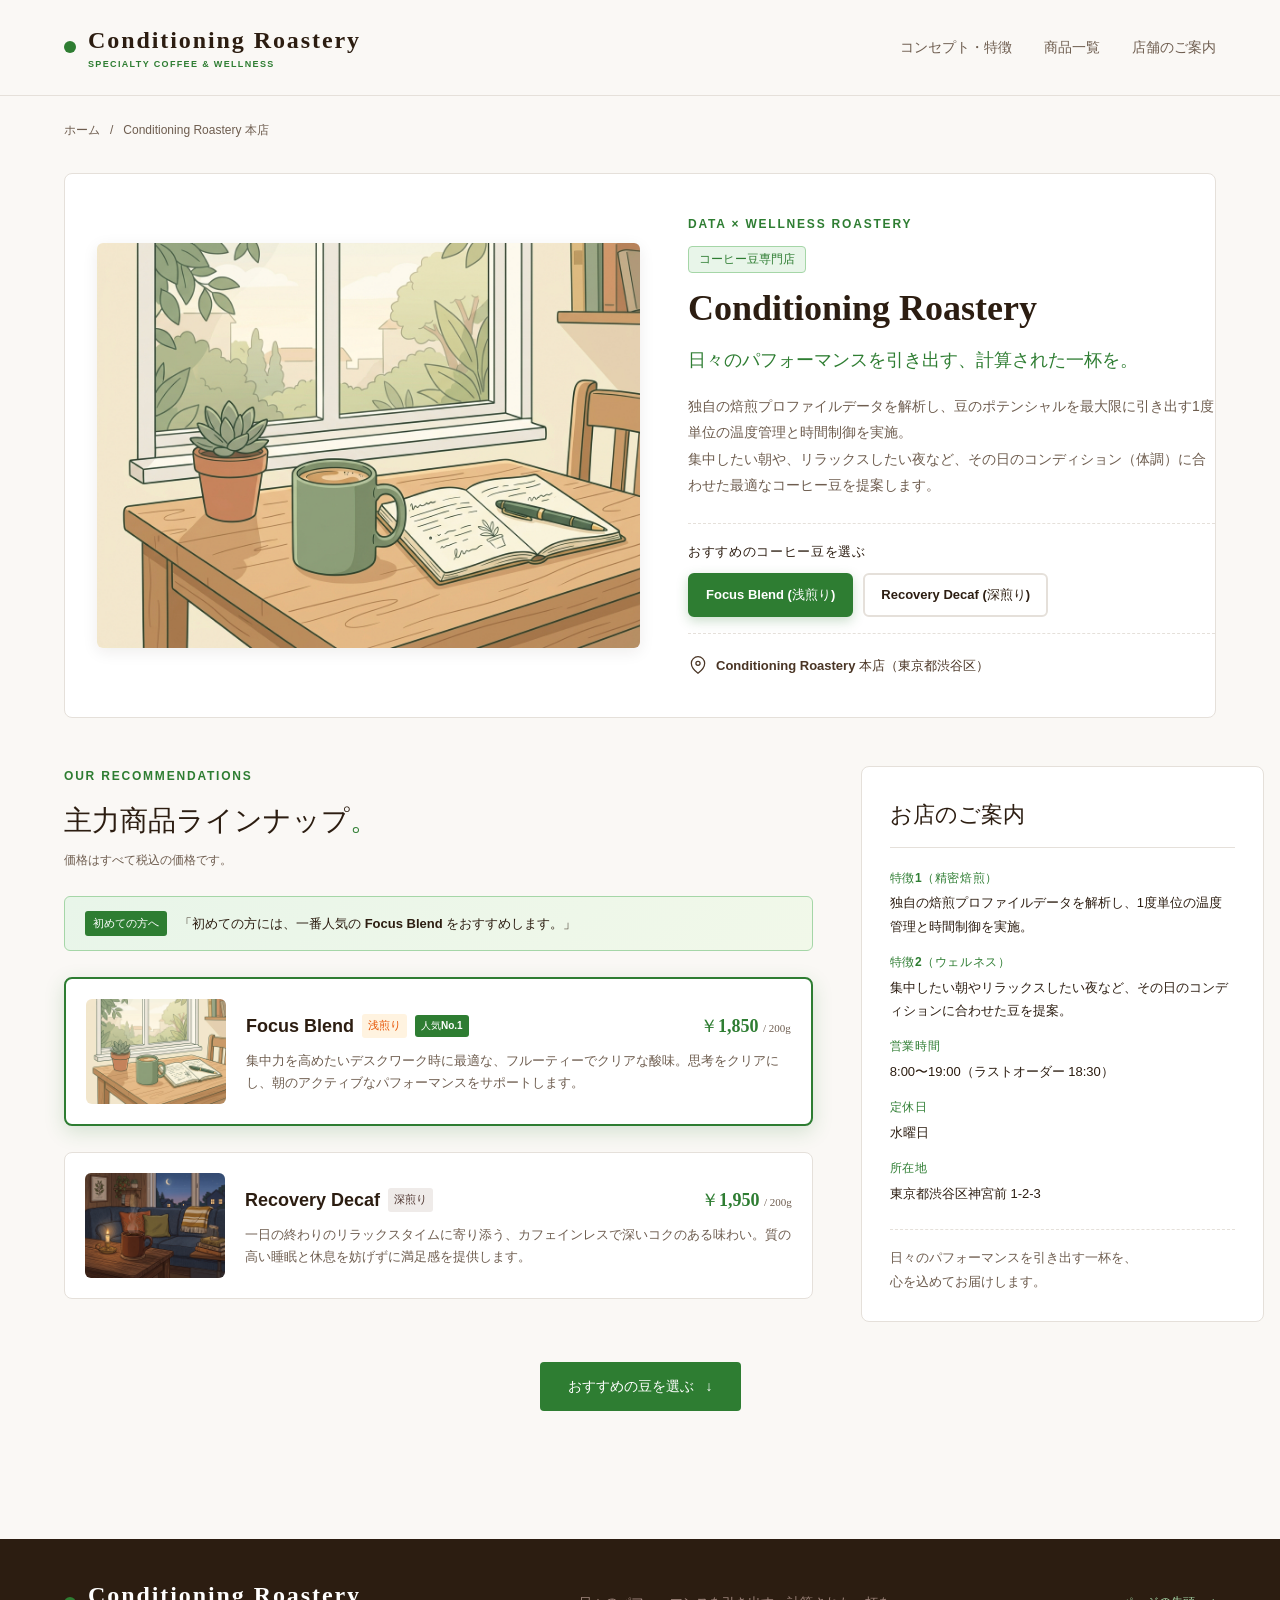
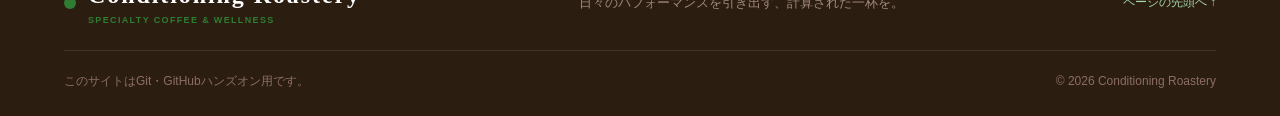
==== index.html @ 557875e1 "コーヒー豆専門店のベース画面作成と商品選択機能の実装" ====
<!doctype html>
<html lang="ja">
  <head>
    <meta charset="UTF-8" />
    <meta name="viewport" content="width=device-width, initial-scale=1.0" />
    <meta name="theme-color" content="#FAF8F5" />
    <meta name="description" content="Conditioning Roastery（コンディショニング・ロースタリー）は、独自の焙煎プロファイルデータ解析と心身のウェルネス提案を行うスペシャルティコーヒー専門店です。" />
    <title>Conditioning Roastery｜日々のパフォーマンスを引き出す、計算された一杯を。</title>
    <link rel="icon" type="image/svg+xml" href="./favicon.svg" />
    <link rel="stylesheet" href="./css/style.css" />
  </head>
  <body>
    <a class="skip-link" href="#main">本文へスキップ</a>
    <header class="site-header">
      <a class="brand" href="./index.html" aria-label="Conditioning Roastery トップページ">
        <span class="brand-dot"></span>
        <span>Conditioning Roastery<small>SPECIALTY COFFEE & WELLNESS</small></span>
      </a>
      <nav aria-label="メインナビゲーション">
        <a href="#about">コンセプト・特徴</a>
        <a href="#products">商品一覧</a>
        <a href="#info">店舗のご案内</a>
      </nav>
    </header>

    <main id="main" class="detail-main section-container">
      <nav class="breadcrumbs" aria-label="パンくずリスト">
        <a href="./index.html">ホーム</a>
        <span aria-hidden="true">/</span>
        <span aria-current="page">Conditioning Roastery 本店</span>
      </nav>
      <article>
        <!-- Detail Hero Section -->
        <div class="detail-hero" id="about">
          <div class="detail-image">
            <img id="main-visual" src="images/focus_blend.png" alt="Conditioning Roastery メインビジュアル" width="800" height="560" />
          </div>
          <div class="detail-intro">
            <p class="section-kicker">DATA × WELLNESS ROASTERY</p>
            <span class="category-label">コーヒー豆専門店</span>
            <h1>Conditioning Roastery</h1>
            <p class="detail-tagline">日々のパフォーマンスを引き出す、計算された一杯を。</p>
            <p class="detail-description">
              独自の焙煎プロファイルデータを解析し、豆のポテンシャルを最大限に引き出す1度単位の温度管理と時間制御を実施。<br />
              集中したい朝や、リラックスしたい夜など、その日のコンディション（体調）に合わせた最適なコーヒー豆を提案します。
            </p>

            <!-- Interactive Coffee Bean Selector Section -->
            <div class="bean-selector-section">
              <h3 class="selector-title">おすすめのコーヒー豆を選ぶ</h3>
              <div class="selector-buttons">
                <button type="button" class="selector-btn active" data-img="images/focus_blend.png" data-alt="Focus Blend (浅煎り) - 朝の集中">
                  Focus Blend (浅煎り)
                </button>
                <button type="button" class="selector-btn" data-img="images/recovery_decaf.png" data-alt="Recovery Decaf (深煎り) - 夜のリラックス">
                  Recovery Decaf (深煎り)
                </button>
              </div>
            </div>

            <p class="detail-location">
              <svg width="20" height="20" viewBox="0 0 24 24" fill="none" stroke="currentColor" stroke-width="1.5" aria-hidden="true">
                <path d="M20 10c0 6-8 12-8 12S4 16 4 10a8 8 0 1 1 16 0Z" />
                <circle cx="12" cy="10" r="2.5" />
              </svg>
              <span>Conditioning Roastery 本店（東京都渋谷区）</span>
            </p>
          </div>
        </div>

        <!-- Detail Columns Section (Products & Shop Info) -->
        <div class="detail-columns">
          <!-- Left Column: Products Section -->
          <section class="products-section" id="products" aria-labelledby="products-heading">
            <p class="section-kicker">OUR RECOMMENDATIONS</p>
            <h2 id="products-heading">主力商品ラインナップ<span class="heading-dot" aria-hidden="true">。</span></h2>
            <p class="price-note">価格はすべて税込の価格です。</p>

            <!-- Nudge & Framing Banner -->
            <div class="nudge-banner">
              <span class="nudge-badge">初めての方へ</span>
              <p>「初めての方には、一番人気の <strong>Focus Blend</strong> をおすすめします。」</p>
            </div>

            <!-- Products List -->
            <ul class="products-list">
              <!-- Product 1: Focus Blend (Framing Highlighted / Selected) -->
              <li class="product-item selected-card" data-img="images/focus_blend.png" data-alt="Focus Blend (浅煎り) - 朝の集中">
                <div class="product-image-container">
                  <img src="images/focus_blend.png" alt="Focus Blend (浅煎り)" />
                </div>
                <div class="product-details">
                  <div class="product-heading">
                    <h3>
                      Focus Blend 
                      <span class="roast-badge roast-light">浅煎り</span> 
                      <span class="recommend-chip">人気No.1</span>
                    </h3>
                    <span class="product-price">￥1,850 <small>/ 200g</small></span>
                  </div>
                  <p>集中力を高めたいデスクワーク時に最適な、フルーティーでクリアな酸味。思考をクリアにし、朝のアクティブなパフォーマンスをサポートします。</p>
                </div>
              </li>

              <!-- Product 2: Recovery Decaf -->
              <li class="product-item" data-img="images/recovery_decaf.png" data-alt="Recovery Decaf (深煎り) - 夜のリラックス">
                <div class="product-image-container">
                  <img src="images/recovery_decaf.png" alt="Recovery Decaf (深煎り)" />
                </div>
                <div class="product-details">
                  <div class="product-heading">
                    <h3>
                      Recovery Decaf 
                      <span class="roast-badge roast-dark">深煎り</span>
                    </h3>
                    <span class="product-price">￥1,950 <small>/ 200g</small></span>
                  </div>
                  <p>一日の終わりのリラックスタイムに寄り添う、カフェインレスで深いコクのある味わい。質の高い睡眠と休息を妨げずに満足感を提供します。</p>
                </div>
              </li>
            </ul>
          </section>

          <!-- Right Column: Shop Info Section -->
          <section class="shop-info" id="info" aria-labelledby="info-heading">
            <h2 id="info-heading">お店のご案内</h2>
            <dl>
              <div>
                <dt>特徴1（精密焙煎）</dt>
                <dd>独自の焙煎プロファイルデータを解析し、1度単位の温度管理と時間制御を実施。</dd>
              </div>
              <div>
                <dt>特徴2（ウェルネス）</dt>
                <dd>集中したい朝やリラックスしたい夜など、その日のコンディションに合わせた豆を提案。</dd>
              </div>
              <div>
                <dt>営業時間</dt>
                <dd>8:00〜19:00（ラストオーダー 18:30）</dd>
              </div>
              <div>
                <dt>定休日</dt>
                <dd>水曜日</dd>
              </div>
              <div>
                <dt>所在地</dt>
                <dd>東京都渋谷区神宮前 1-2-3</dd>
              </div>
            </dl>
            <p>日々のパフォーマンスを引き出す一杯を、<br />心を込めてお届けします。</p>
          </section>
        </div>
      </article>

      <div class="detail-back">
        <a class="button button-primary" href="#products">
          おすすめの豆を選ぶ <span aria-hidden="true">↓</span>
        </a>
      </div>
    </main>

    <footer class="site-footer">
      <div class="footer-top">
        <a class="brand" href="./index.html">
          <span class="brand-dot"></span>
          <span>Conditioning Roastery<small>SPECIALTY COFFEE & WELLNESS</small></span>
        </a>
        <p>日々のパフォーマンスを引き出す、計算された一杯を。</p>
        <a class="back-top" href="#main">ページの先頭へ <span aria-hidden="true">↑</span></a>
      </div>
      <div class="footer-bottom">
        <p>このサイトはGit・GitHubハンズオン用です。</p>
        <span>© 2026 Conditioning Roastery</span>
      </div>
    </footer>

    <!-- Interactive Bean & Card Switcher Script -->
    <script>
      document.addEventListener('DOMContentLoaded', () => {
        const mainVisual = document.getElementById('main-visual');
        const selectorBtns = document.querySelectorAll('.selector-btn');
        const productCards = document.querySelectorAll('.product-item');

        function updateSelection(index) {
          const targetBtn = selectorBtns[index];
          const targetCard = productCards[index];
          if (!targetBtn || !targetCard) return;

          const newImgSrc = targetBtn.getAttribute('data-img');
          const newAlt = targetBtn.getAttribute('data-alt');

          // Update main visual image with smooth fade transition
          if (mainVisual && newImgSrc) {
            mainVisual.style.opacity = '0.3';
            setTimeout(() => {
              mainVisual.src = newImgSrc;
              if (newAlt) mainVisual.alt = newAlt;
              mainVisual.style.opacity = '1';
            }, 150);
          }

          // Update selector buttons active state (.active)
          selectorBtns.forEach((btn, i) => {
            btn.classList.toggle('active', i === index);
          });

          // Update product cards selected state (.selected-card)
          productCards.forEach((card, i) => {
            card.classList.toggle('selected-card', i === index);
          });
        }

        // Add click events to selector buttons
        selectorBtns.forEach((btn, index) => {
          btn.addEventListener('click', () => updateSelection(index));
        });

        // Add click events to product cards
        productCards.forEach((card, index) => {
          card.addEventListener('click', () => updateSelection(index));
        });
      });
    </script>
  </body>
</html>
---- css/style.css ----
/* ==========================================================================
   Conditioning Roastery - Style Sheet
   Based on komorebi-kissa.html layout & HTML structure
   Color Palette: White & Calm Brown Base, Natural Green Accent
   ========================================================================== */

:root {
  --paper: #FAF8F5;
  --white: #FFFFFF;
  --ink: #2C1D11;
  --muted: #6E5D4F;
  --brown-primary: #4A3525;
  --brown-dark: #2C1D11;
  --brown-soft: #D7CCC8;
  
  --green-accent: #2E7D32;
  --green-hover: #1B5E20;
  --green-light: #E8F5E9;
  --green-border: #A5D6A7;
  
  --line: #E5E0DA;
  --serif: "Times New Roman", "YuMincho", "Hiragino Mincho ProN", serif;
  --sans: "Helvetica Neue", Arial, "Hiragino Kaku Gothic ProN", "Hiragino Sans", Meiryo, sans-serif;

  color: var(--ink);
  background: var(--paper);
  font-family: var(--sans);
  font-synthesis: none;
  line-height: 1.8;
  font-weight: 400;
  scroll-behavior: smooth;
  scroll-padding-top: 24px;
}

* {
  box-sizing: border-box;
}

body {
  margin: 0;
  background-color: var(--paper);
  color: var(--ink);
}

button, input {
  font: inherit;
}

button {
  cursor: pointer;
  color: inherit;
}

a {
  color: inherit;
  text-decoration: none;
}

img {
  display: block;
  max-width: 100%;
}

svg {
  flex-shrink: 0;
}

h1, h2, h3, p {
  margin: 0;
}

.skip-link {
  position: fixed;
  left: 16px;
  top: -100px;
  z-index: 10;
  padding: 10px 20px;
  background: var(--brown-dark);
  color: white;
}

.skip-link:focus {
  top: 12px;
}

/* Header */
.site-header {
  max-width: 1280px;
  padding: 24px 5%;
  margin: auto;
  display: flex;
  align-items: center;
  justify-content: space-between;
  gap: 32px;
  border-bottom: 1px solid var(--line);
}

.brand {
  display: inline-flex;
  gap: 12px;
  align-items: center;
  flex-shrink: 0;
}

.brand > span {
  font-family: var(--serif);
  font-size: 24px;
  font-weight: 700;
  line-height: 1.35;
  letter-spacing: 0.08em;
  color: var(--brown-dark);
}

.brand small {
  display: block;
  font-family: var(--sans);
  font-size: 9px;
  font-weight: 600;
  letter-spacing: 0.15em;
  color: var(--green-accent);
  margin-top: 2px;
}

.brand-dot {
  width: 12px;
  height: 12px;
  background-color: var(--green-accent);
  border-radius: 50%;
  display: inline-block;
}

.site-header nav {
  display: flex;
  gap: 32px;
  font-size: 14px;
  font-weight: 600;
}

.site-header nav a {
  padding: 8px 0;
  text-underline-offset: 8px;
  color: var(--muted);
  transition: color 0.2s;
}

.site-header nav a:hover {
  color: var(--green-accent);
  text-decoration: underline;
}

/* Container */
.section-container {
  max-width: 1280px;
  margin: auto;
  padding-left: 5%;
  padding-right: 5%;
}

.detail-main {
  padding-top: 24px;
  padding-bottom: 64px;
}

/* Breadcrumbs */
.breadcrumbs {
  display: flex;
  align-items: center;
  gap: 10px;
  font-size: 12px;
  color: var(--muted);
  margin-bottom: 32px;
}

.breadcrumbs a:hover {
  color: var(--green-accent);
  text-decoration: underline;
}

/* Detail Hero Section (2 columns: image & intro) */
.detail-hero {
  display: grid;
  grid-template-columns: 50% 50%;
  gap: 40px;
  align-items: center;
  background: var(--white);
  padding: 32px;
  border-radius: 8px;
  border: 1px solid var(--line);
}

.detail-image {
  border-radius: 6px;
  overflow: hidden;
  box-shadow: 0 4px 16px rgba(44, 29, 17, 0.08);
}

.detail-image img {
  width: 100%;
  height: auto;
  object-fit: cover;
}

#main-visual {
  transition: opacity 0.25s ease;
}

.detail-intro {
  padding: 8px;
}

/* Bean Selector Section */
.bean-selector-section {
  margin: 20px 0;
  padding: 16px 0;
  border-top: 1px dashed var(--line);
  border-bottom: 1px dashed var(--line);
}

.selector-title {
  font-size: 13px;
  font-weight: 700;
  color: var(--brown-dark);
  margin-bottom: 10px;
  letter-spacing: 0.05em;
}

.selector-buttons {
  display: flex;
  gap: 10px;
  flex-wrap: wrap;
}

.selector-btn {
  background-color: var(--white);
  border: 2px solid var(--line);
  color: var(--ink);
  padding: 8px 16px;
  border-radius: 6px;
  font-size: 13px;
  font-weight: 600;
  cursor: pointer;
  display: inline-flex;
  align-items: center;
  gap: 6px;
  transition: all 0.25s ease;
  outline: none;
}

.selector-btn:hover {
  border-color: var(--green-accent);
  color: var(--green-accent);
  transform: translateY(-1px);
}

/* Active State */
.selector-btn.active {
  background-color: var(--green-accent);
  border-color: var(--green-accent);
  color: #FFFFFF;
  font-weight: 700;
  box-shadow: 0 4px 12px rgba(46, 125, 50, 0.25);
}

.selector-btn.active:hover {
  background-color: var(--green-hover);
  border-color: var(--green-hover);
  color: #FFFFFF;
}

.section-kicker {
  font-size: 12px;
  font-weight: 700;
  letter-spacing: 0.15em;
  color: var(--green-accent);
  margin-bottom: 8px;
}

.category-label {
  display: inline-block;
  background-color: var(--green-light);
  color: var(--green-accent);
  border: 1px solid var(--green-border);
  font-size: 12px;
  font-weight: 700;
  padding: 2px 10px;
  border-radius: 4px;
  margin-bottom: 12px;
}

.detail-intro h1 {
  font-family: var(--serif);
  font-size: 36px;
  font-weight: 700;
  color: var(--brown-dark);
  line-height: 1.3;
  margin-bottom: 12px;
}

.detail-tagline {
  font-size: 18px;
  font-weight: 700;
  color: var(--green-accent);
  margin-bottom: 16px;
}

.detail-description {
  font-size: 14px;
  color: var(--muted);
  line-height: 1.9;
  margin-bottom: 24px;
}

.detail-location {
  display: flex;
  align-items: center;
  gap: 8px;
  font-size: 13px;
  color: var(--brown-primary);
  font-weight: 600;
}

/* Detail Columns (Products section & Shop info) */
.detail-columns {
  display: grid;
  grid-template-columns: 65% 35%;
  gap: 48px;
  margin-top: 48px;
  align-items: start;
}

/* Products Section */
.products-section h2 {
  font-family: var(--serif);
  font-size: 28px;
  color: var(--brown-dark);
  margin-bottom: 4px;
}

.heading-dot {
  color: var(--green-accent);
}

.price-note {
  font-size: 12px;
  color: var(--muted);
  margin-bottom: 24px;
}

/* Nudge & Framing Banner */
.nudge-banner {
  background: linear-gradient(135deg, var(--green-light) 0%, #F1F8E9 100%);
  border: 1px solid var(--green-border);
  border-radius: 6px;
  padding: 14px 20px;
  display: flex;
  align-items: center;
  gap: 12px;
  margin-bottom: 28px;
}

.nudge-badge {
  background: var(--green-accent);
  color: white;
  font-size: 11px;
  font-weight: 700;
  padding: 3px 8px;
  border-radius: 3px;
  white-space: nowrap;
}

.nudge-banner p {
  font-size: 13px;
  font-weight: 600;
  color: var(--brown-dark);
}

/* Products List */
.products-list {
  list-style: none;
  padding: 0;
  display: flex;
  flex-direction: column;
  gap: 24px;
}

.product-item {
  background: var(--white);
  border: 1px solid var(--line);
  border-radius: 8px;
  padding: 20px;
  display: flex;
  gap: 20px;
  align-items: center;
  cursor: pointer;
  transition: all 0.25s ease;
}

.product-item:hover {
  transform: translateY(-2px);
  box-shadow: 0 4px 12px rgba(44, 29, 17, 0.08);
}

/* Selected Card State (Green Border & Elevation Shadow) */
.product-item.selected-card {
  border: 2px solid var(--green-accent);
  box-shadow: 0 6px 20px rgba(46, 125, 50, 0.18);
  transform: translateY(-2px);
  position: relative;
}

.product-image-container {
  width: 140px;
  height: 105px;
  flex-shrink: 0;
  border-radius: 6px;
  overflow: hidden;
}

.product-image-container img {
  width: 100%;
  height: 100%;
  object-fit: cover;
}

.product-details {
  flex-grow: 1;
}

.product-heading {
  display: flex;
  justify-content: space-between;
  align-items: center;
  margin-bottom: 8px;
}

.product-heading h3 {
  font-size: 18px;
  font-weight: 700;
  color: var(--brown-dark);
  display: flex;
  align-items: center;
  gap: 8px;
}

.roast-badge {
  font-size: 11px;
  padding: 2px 6px;
  border-radius: 3px;
  font-weight: 600;
}

.roast-light {
  background-color: #FFF3E0;
  color: #E65100;
}

.roast-dark {
  background-color: #EFEBE9;
  color: #4E342E;
}

.recommend-chip {
  background-color: var(--green-accent);
  color: white;
  font-size: 10px;
  padding: 2px 6px;
  border-radius: 3px;
}

.product-price {
  font-family: var(--serif);
  font-size: 18px;
  font-weight: 700;
  color: var(--green-accent);
}

.product-price small {
  font-size: 11px;
  font-weight: 400;
  color: var(--muted);
}

.product-details p {
  font-size: 13px;
  color: var(--muted);
  line-height: 1.7;
}

/* Shop Info Section */
.shop-info {
  background: var(--white);
  border: 1px solid var(--line);
  border-radius: 8px;
  padding: 28px;
}

.shop-info h2 {
  font-family: var(--serif);
  font-size: 22px;
  color: var(--brown-dark);
  margin-bottom: 20px;
  padding-bottom: 12px;
  border-bottom: 1px solid var(--line);
}

.shop-info dl {
  margin: 0 0 24px 0;
}

.shop-info dl > div {
  margin-bottom: 14px;
}

.shop-info dt {
  font-size: 12px;
  font-weight: 700;
  color: var(--green-accent);
  letter-spacing: 0.05em;
  margin-bottom: 2px;
}

.shop-info dd {
  font-size: 13px;
  color: var(--ink);
  margin: 0;
}

.shop-info p {
  font-size: 13px;
  color: var(--muted);
  line-height: 1.8;
  padding-top: 16px;
  border-top: 1px dashed var(--line);
}

/* Back Button */
.detail-back {
  margin-top: 40px;
  text-align: center;
}

.button {
  display: inline-flex;
  align-items: center;
  justify-content: center;
  gap: 12px;
  padding: 12px 28px;
  border-radius: 4px;
  font-size: 14px;
  font-weight: 600;
  transition: all 0.2s;
}

.button-primary {
  background: var(--green-accent);
  color: white;
}

.button-primary:hover {
  background: var(--green-hover);
  transform: translateY(-2px);
}

/* Footer */
.site-footer {
  background: var(--brown-dark);
  color: #D7CCC8;
  margin-top: 64px;
  padding: 40px 5% 24px;
}

.footer-top {
  max-width: 1280px;
  margin: auto;
  display: flex;
  justify-content: space-between;
  align-items: center;
  gap: 20px;
  padding-bottom: 24px;
  border-bottom: 1px solid rgba(255, 255, 255, 0.1);
}

.footer-top .brand > span {
  color: white;
}

.footer-top p {
  font-size: 13px;
  color: #A1887F;
}

.back-top {
  font-size: 12px;
  color: var(--green-border);
}

.back-top:hover {
  color: white;
}

.footer-bottom {
  max-width: 1280px;
  margin: 20px auto 0;
  display: flex;
  justify-content: space-between;
  font-size: 12px;
  color: #8D6E63;
}

/* Responsive Breakpoints */
@media (max-width: 900px) {
  .detail-hero {
    grid-template-columns: 1fr;
  }
  
  .detail-columns {
    grid-template-columns: 1fr;
    gap: 32px;
  }
  
  .site-header {
    flex-direction: column;
    gap: 16px;
  }
  
  .site-header nav {
    gap: 20px;
  }
}

@media (max-width: 600px) {
  .product-item {
    flex-direction: column;
    align-items: flex-start;
  }
  
  .product-image-container {
    width: 100%;
    height: 180px;
  }
  
  .footer-top, .footer-bottom {
    flex-direction: column;
    gap: 12px;
    align-items: flex-start;
  }
}
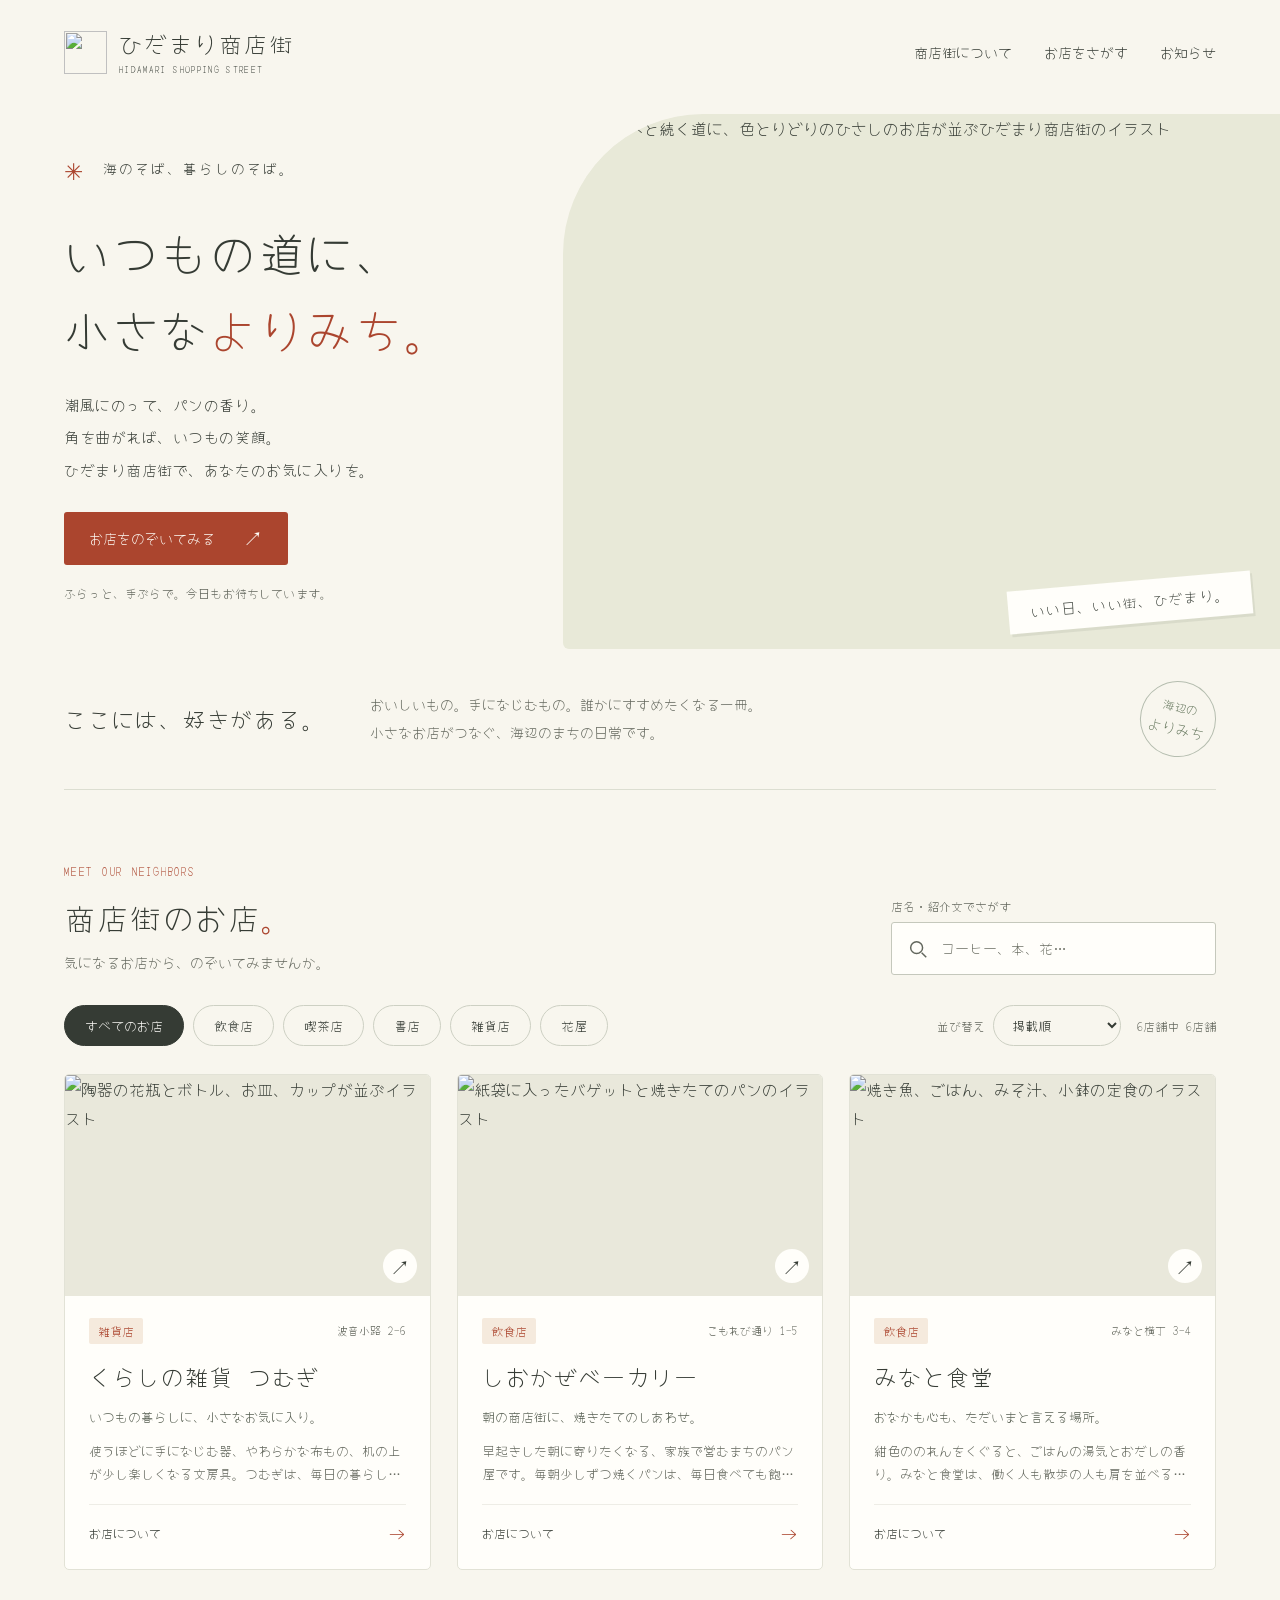
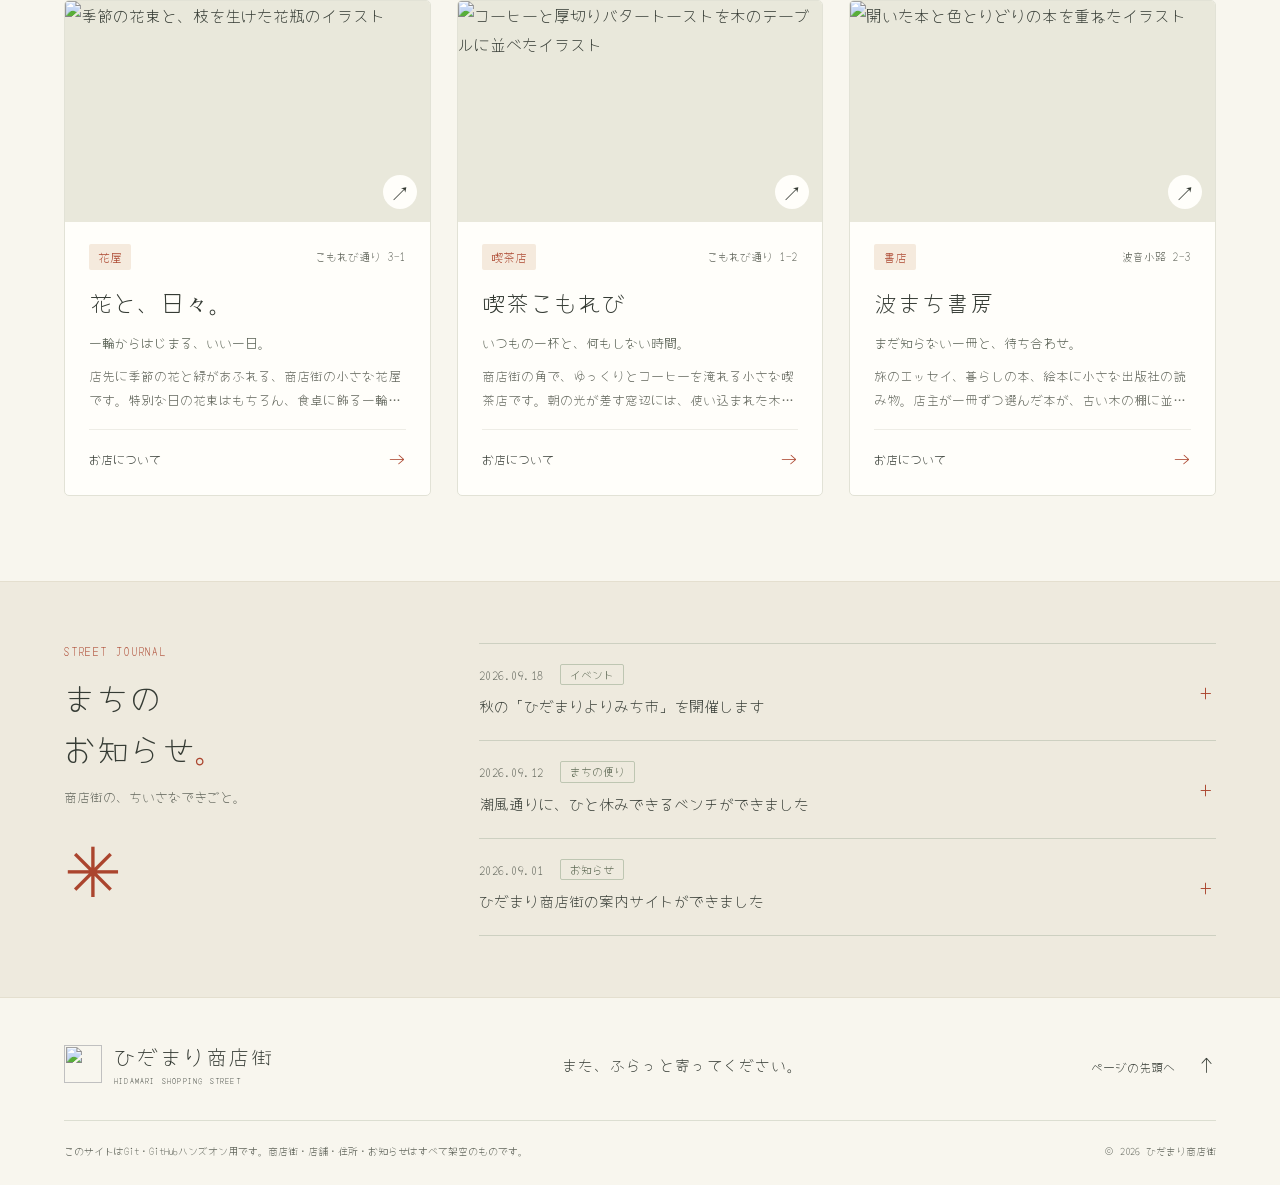
==== commit 0a6822e0: "Merge pull request #7 from ryouma-yagi/feat/yagi-sort-shops-v2 店舗一覧に店名の並び替えを追加" ====
--- a/index.html
+++ b/index.html
@@ -3,222 +3,349 @@
   <head>
     <meta charset="UTF-8" />
     <meta name="viewport" content="width=device-width, initial-scale=1.0" />
-    <meta name="theme-color" content="#FAF8F5" />
-    <meta name="description" content="Conditioning Roastery（コンディショニング・ロースタリー）は、独自の焙煎プロファイルデータ解析と心身のウェルネス提案を行うスペシャルティコーヒー専門店です。" />
-    <title>Conditioning Roastery｜日々のパフォーマンスを引き出す、計算された一杯を。</title>
+    <meta name="theme-color" content="#f7f4eb" />
+    <meta
+      name="description"
+      content="海の近くの、小さなひだまり商店街。喫茶店、パン屋、本屋。いつもの毎日に、あたらしいお気に入りを見つけに。"
+    />
+    <title>ひだまり商店街｜海のそば、暮らしのそば。</title>
     <link rel="icon" type="image/svg+xml" href="./favicon.svg" />
-    <link rel="stylesheet" href="./css/style.css" />
+    <link rel="stylesheet" href="./src/styles.css" />
+    <script defer src="./src/main.js"></script>
   </head>
   <body>
     <a class="skip-link" href="#main">本文へスキップ</a>
+
     <header class="site-header">
-      <a class="brand" href="./index.html" aria-label="Conditioning Roastery トップページ">
-        <span class="brand-dot"></span>
-        <span>Conditioning Roastery<small>SPECIALTY COFFEE & WELLNESS</small></span>
+      <a
+        class="brand"
+        href="./index.html"
+        aria-label="ひだまり商店街 トップページ"
+      >
+        <img src="./favicon.svg" width="43" height="43" alt="" />
+        <span>ひだまり商店街<small>HIDAMARI SHOPPING STREET</small></span>
       </a>
       <nav aria-label="メインナビゲーション">
-        <a href="#about">コンセプト・特徴</a>
-        <a href="#products">商品一覧</a>
-        <a href="#info">店舗のご案内</a>
+        <a href="#about">商店街について</a>
+        <a href="#shops">お店をさがす</a>
+        <a href="#news">お知らせ</a>
       </nav>
     </header>
 
-    <main id="main" class="detail-main section-container">
-      <nav class="breadcrumbs" aria-label="パンくずリスト">
-        <a href="./index.html">ホーム</a>
-        <span aria-hidden="true">/</span>
-        <span aria-current="page">Conditioning Roastery 本店</span>
-      </nav>
-      <article>
-        <!-- Detail Hero Section -->
-        <div class="detail-hero" id="about">
-          <div class="detail-image">
-            <img id="main-visual" src="images/focus_blend.png" alt="Conditioning Roastery メインビジュアル" width="800" height="560" />
-          </div>
-          <div class="detail-intro">
-            <p class="section-kicker">DATA × WELLNESS ROASTERY</p>
-            <span class="category-label">コーヒー豆専門店</span>
-            <h1>Conditioning Roastery</h1>
-            <p class="detail-tagline">日々のパフォーマンスを引き出す、計算された一杯を。</p>
-            <p class="detail-description">
-              独自の焙煎プロファイルデータを解析し、豆のポテンシャルを最大限に引き出す1度単位の温度管理と時間制御を実施。<br />
-              集中したい朝や、リラックスしたい夜など、その日のコンディション（体調）に合わせた最適なコーヒー豆を提案します。
+    <main id="main">
+      <section class="hero" id="about" aria-labelledby="hero-heading">
+        <div class="hero-copy">
+          <p class="eyebrow">
+            <span class="little-sun" aria-hidden="true">✳</span>
+            海のそば、暮らしのそば。
+          </p>
+          <h1 id="hero-heading">
+            いつもの道に、<br />小さな<span>よりみち。</span>
+          </h1>
+          <p class="hero-description">
+            潮風にのって、パンの香り。<br />角を曲がれば、いつもの笑顔。<br />ひだまり商店街で、あなたのお気に入りを。
+          </p>
+          <a class="button button-primary" href="#shops"
+            >お店をのぞいてみる <span aria-hidden="true">↗</span></a
+          >
+          <p class="hero-footnote">
+            ふらっと、手ぶらで。今日もお待ちしています。
+          </p>
+        </div>
+        <div class="hero-art">
+          <img
+            src="./images/hero.svg"
+            alt="青い海へと続く道に、色とりどりのひさしのお店が並ぶひだまり商店街のイラスト"
+            width="1440"
+            height="650"
+            fetchpriority="high"
+          />
+          <span class="art-note">いい日、いい街、ひだまり。</span>
+        </div>
+      </section>
+
+      <div class="welcome-strip">
+        <span class="welcome-title">ここには、好きがある。</span>
+        <p>
+          おいしいもの。手になじむもの。誰かにすすめたくなる一冊。<br
+            class="desktop-break"
+          />小さなお店がつなぐ、海辺のまちの日常です。
+        </p>
+        <span class="welcome-stamp" aria-hidden="true"
+          >海辺の<br /><strong>よりみち</strong></span
+        >
+      </div>
+
+      <section
+        class="shops-section section-container"
+        id="shops"
+        aria-labelledby="shops-heading"
+      >
+        <div class="section-top">
+          <div>
+            <p class="section-kicker">MEET OUR NEIGHBORS</p>
+            <h2 id="shops-heading">
+              商店街のお店<span class="heading-dot" aria-hidden="true">。</span>
+            </h2>
+            <p class="section-description">
+              気になるお店から、のぞいてみませんか。
             </p>
-
-            <!-- Interactive Coffee Bean Selector Section -->
-            <div class="bean-selector-section">
-              <h3 class="selector-title">おすすめのコーヒー豆を選ぶ</h3>
-              <div class="selector-buttons">
-                <button type="button" class="selector-btn active" data-img="images/focus_blend.png" data-alt="Focus Blend (浅煎り) - 朝の集中">
-                  Focus Blend (浅煎り)
-                </button>
-                <button type="button" class="selector-btn" data-img="images/recovery_decaf.png" data-alt="Recovery Decaf (深煎り) - 夜のリラックス">
-                  Recovery Decaf (深煎り)
-                </button>
-              </div>
+          </div>
+          <form class="search-form" role="search" id="search-form">
+            <label for="shop-search">店名・紹介文でさがす</label>
+            <div class="search-input-wrap">
+              <svg
+                aria-hidden="true"
+                width="22"
+                height="22"
+                viewBox="0 0 24 24"
+                fill="none"
+                stroke="currentColor"
+                stroke-width="1.6"
+              >
+                <circle cx="10.5" cy="10.5" r="6.5" />
+                <path d="m16 16 5 5" />
+              </svg>
+              <input
+                id="shop-search"
+                type="search"
+                name="q"
+                placeholder="コーヒー、本、花…"
+                autocomplete="off"
+              />
             </div>
-
-            <p class="detail-location">
-              <svg width="20" height="20" viewBox="0 0 24 24" fill="none" stroke="currentColor" stroke-width="1.5" aria-hidden="true">
-                <path d="M20 10c0 6-8 12-8 12S4 16 4 10a8 8 0 1 1 16 0Z" />
-                <circle cx="12" cy="10" r="2.5" />
-              </svg>
-              <span>Conditioning Roastery 本店（東京都渋谷区）</span>
-            </p>
-          </div>
-        </div>
-
-        <!-- Detail Columns Section (Products & Shop Info) -->
-        <div class="detail-columns">
-          <!-- Left Column: Products Section -->
-          <section class="products-section" id="products" aria-labelledby="products-heading">
-            <p class="section-kicker">OUR RECOMMENDATIONS</p>
-            <h2 id="products-heading">主力商品ラインナップ<span class="heading-dot" aria-hidden="true">。</span></h2>
-            <p class="price-note">価格はすべて税込の価格です。</p>
-
-            <!-- Nudge & Framing Banner -->
-            <div class="nudge-banner">
-              <span class="nudge-badge">初めての方へ</span>
-              <p>「初めての方には、一番人気の <strong>Focus Blend</strong> をおすすめします。」</p>
-            </div>
-
-            <!-- Products List -->
-            <ul class="products-list">
-              <!-- Product 1: Focus Blend (Framing Highlighted / Selected) -->
-              <li class="product-item selected-card" data-img="images/focus_blend.png" data-alt="Focus Blend (浅煎り) - 朝の集中">
-                <div class="product-image-container">
-                  <img src="images/focus_blend.png" alt="Focus Blend (浅煎り)" />
-                </div>
-                <div class="product-details">
-                  <div class="product-heading">
-                    <h3>
-                      Focus Blend 
-                      <span class="roast-badge roast-light">浅煎り</span> 
-                      <span class="recommend-chip">人気No.1</span>
-                    </h3>
-                    <span class="product-price">￥1,850 <small>/ 200g</small></span>
-                  </div>
-                  <p>集中力を高めたいデスクワーク時に最適な、フルーティーでクリアな酸味。思考をクリアにし、朝のアクティブなパフォーマンスをサポートします。</p>
-                </div>
-              </li>
-
-              <!-- Product 2: Recovery Decaf -->
-              <li class="product-item" data-img="images/recovery_decaf.png" data-alt="Recovery Decaf (深煎り) - 夜のリラックス">
-                <div class="product-image-container">
-                  <img src="images/recovery_decaf.png" alt="Recovery Decaf (深煎り)" />
-                </div>
-                <div class="product-details">
-                  <div class="product-heading">
-                    <h3>
-                      Recovery Decaf 
-                      <span class="roast-badge roast-dark">深煎り</span>
-                    </h3>
-                    <span class="product-price">￥1,950 <small>/ 200g</small></span>
-                  </div>
-                  <p>一日の終わりのリラックスタイムに寄り添う、カフェインレスで深いコクのある味わい。質の高い睡眠と休息を妨げずに満足感を提供します。</p>
-                </div>
-              </li>
-            </ul>
-          </section>
-
-          <!-- Right Column: Shop Info Section -->
-          <section class="shop-info" id="info" aria-labelledby="info-heading">
-            <h2 id="info-heading">お店のご案内</h2>
-            <dl>
-              <div>
-                <dt>特徴1（精密焙煎）</dt>
-                <dd>独自の焙煎プロファイルデータを解析し、1度単位の温度管理と時間制御を実施。</dd>
-              </div>
-              <div>
-                <dt>特徴2（ウェルネス）</dt>
-                <dd>集中したい朝やリラックスしたい夜など、その日のコンディションに合わせた豆を提案。</dd>
-              </div>
-              <div>
-                <dt>営業時間</dt>
-                <dd>8:00〜19:00（ラストオーダー 18:30）</dd>
-              </div>
-              <div>
-                <dt>定休日</dt>
-                <dd>水曜日</dd>
-              </div>
-              <div>
-                <dt>所在地</dt>
-                <dd>東京都渋谷区神宮前 1-2-3</dd>
-              </div>
-            </dl>
-            <p>日々のパフォーマンスを引き出す一杯を、<br />心を込めてお届けします。</p>
-          </section>
-        </div>
-      </article>
-
-      <div class="detail-back">
-        <a class="button button-primary" href="#products">
-          おすすめの豆を選ぶ <span aria-hidden="true">↓</span>
-        </a>
-      </div>
+          </form>
+        </div>
+        <div class="shop-controls">
+          <div
+            class="category-filters"
+            id="category-filters"
+            role="group"
+            aria-label="お店のカテゴリ"
+          >
+            <button class="filter-button" type="button" data-category="all" aria-pressed="true">すべてのお店</button>
+            <button class="filter-button" type="button" data-category="food" aria-pressed="false">飲食店</button>
+            <button class="filter-button" type="button" data-category="cafe" aria-pressed="false">喫茶店</button>
+            <button class="filter-button" type="button" data-category="books" aria-pressed="false">書店</button>
+            <button class="filter-button" type="button" data-category="goods" aria-pressed="false">雑貨店</button>
+            <button class="filter-button" type="button" data-category="flowers" aria-pressed="false">花屋</button>
+          </div>
+          <div class="shop-sort">
+            <label for="shop-sort">並び替え</label>
+            <select id="shop-sort" name="sort">
+              <option value="default">掲載順</option>
+              <option value="name-asc">店名：あ→わ</option>
+              <option value="name-desc">店名：わ→あ</option>
+            </select>
+          </div>
+          <p
+            class="result-count"
+            id="result-count"
+            role="status"
+            aria-live="polite"
+            aria-atomic="true"
+          >6店舗中 6店舗</p>
+        </div>
+        <div class="shop-grid" id="shop-list">
+          <!-- 店舗カード：カテゴリは food / cafe / books / goods / flowers。 -->
+          <!-- くらしの雑貨 つむぎ：この article が一覧の1店舗分です。 -->
+          <article class="shop-card" data-category="goods">
+            <a class="shop-card-link" href="./shops/kurashi-zakka.html">
+              <div class="shop-card-image">
+                <img src="./images/shops/kurashi-zakka.svg" alt="陶器の花瓶とボトル、お皿、カップが並ぶイラスト" width="800" height="560" loading="lazy" />
+                <span class="card-visit" aria-hidden="true">↗</span>
+              </div>
+              <div class="shop-card-body">
+                <p class="card-meta">
+                  <span class="category-label">雑貨店</span>
+                  <span class="card-address">波音小路 2-6</span>
+                </p>
+                <h3>くらしの雑貨 つむぎ</h3>
+                <p class="card-tagline">いつもの暮らしに、小さなお気に入り。</p>
+                <p class="card-description">使うほどに手になじむ器、やわらかな布もの、机の上が少し楽しくなる文房具。つむぎは、毎日の暮らしで長く使える道具を集めた雑貨店です。棚のあちこちに、小さな工房から届いた品が並びます。自分へのおみやげにも、大切な人への贈りものにも。迷ったときは、店主と一緒にゆっくり選びましょう。</p>
+                <span class="card-detail">お店について <span aria-hidden="true">→</span></span>
+              </div>
+            </a>
+          </article>
+
+          <!-- しおかぜベーカリー：この article が一覧の1店舗分です。 -->
+          <article class="shop-card" data-category="food">
+            <a class="shop-card-link" href="./shops/shiokaze-bakery.html">
+              <div class="shop-card-image">
+                <img src="./images/shops/shiokaze-bakery.svg" alt="紙袋に入ったバゲットと焼きたてのパンのイラスト" width="800" height="560" loading="lazy" />
+                <span class="card-visit" aria-hidden="true">↗</span>
+              </div>
+              <div class="shop-card-body">
+                <p class="card-meta">
+                  <span class="category-label">飲食店</span>
+                  <span class="card-address">こもれび通り 1-5</span>
+                </p>
+                <h3>しおかぜベーカリー</h3>
+                <p class="card-tagline">朝の商店街に、焼きたてのしあわせ。</p>
+                <p class="card-description">早起きした朝に寄りたくなる、家族で営むまちのパン屋です。毎朝少しずつ焼くパンは、毎日食べても飽きない素朴な味。看板の塩バターロールは、底のかりっとした食感が自慢です。お昼には季節の野菜を挟んだサンドイッチも並びます。紙袋を抱えて、海辺のベンチまでお散歩しませんか。</p>
+                <span class="card-detail">お店について <span aria-hidden="true">→</span></span>
+              </div>
+            </a>
+          </article>
+
+          <!-- みなと食堂：この article が一覧の1店舗分です。 -->
+          <article class="shop-card" data-category="food">
+            <a class="shop-card-link" href="./shops/minato-shokudo.html">
+              <div class="shop-card-image">
+                <img src="./images/shops/minato-shokudo.svg" alt="焼き魚、ごはん、みそ汁、小鉢の定食のイラスト" width="800" height="560" loading="lazy" />
+                <span class="card-visit" aria-hidden="true">↗</span>
+              </div>
+              <div class="shop-card-body">
+                <p class="card-meta">
+                  <span class="category-label">飲食店</span>
+                  <span class="card-address">みなと横丁 3-4</span>
+                </p>
+                <h3>みなと食堂</h3>
+                <p class="card-tagline">おなかも心も、ただいまと言える場所。</p>
+                <p class="card-description">紺色ののれんをくぐると、ごはんの湯気とおだしの香り。みなと食堂は、働く人も散歩の人も肩を並べる、まちの定食屋です。焼き魚や煮物に小鉢を添えて、一食ずつ丁寧にお出しします。昼のおすすめは店先の黒板で。海辺でたくさん歩いた日には、あたたかいごはんでおなかを満たしてください。</p>
+                <span class="card-detail">お店について <span aria-hidden="true">→</span></span>
+              </div>
+            </a>
+          </article>
+
+          <!-- 花と、日々。：この article が一覧の1店舗分です。 -->
+          <article class="shop-card" data-category="flowers">
+            <a class="shop-card-link" href="./shops/hanato.html">
+              <div class="shop-card-image">
+                <img src="./images/shops/hanato.svg" alt="季節の花束と、枝を生けた花瓶のイラスト" width="800" height="560" loading="lazy" />
+                <span class="card-visit" aria-hidden="true">↗</span>
+              </div>
+              <div class="shop-card-body">
+                <p class="card-meta">
+                  <span class="category-label">花屋</span>
+                  <span class="card-address">こもれび通り 3-1</span>
+                </p>
+                <h3>花と、日々。</h3>
+                <p class="card-tagline">一輪からはじまる、いい一日。</p>
+                <p class="card-description">店先に季節の花と緑があふれる、商店街の小さな花屋です。特別な日の花束はもちろん、食卓に飾る一輪も気軽にどうぞ。花の名前やお手入れのことは、その場でお伝えします。ご予算や贈る相手の雰囲気に合わせた花束も承ります。お買いもの帰りに、今日の気分に似た色を探してみてください。</p>
+                <span class="card-detail">お店について <span aria-hidden="true">→</span></span>
+              </div>
+            </a>
+          </article>
+
+          <!-- 喫茶こもれび：この article が一覧の1店舗分です。 -->
+          <article class="shop-card" data-category="cafe">
+            <a class="shop-card-link" href="./shops/komorebi-kissa.html">
+              <div class="shop-card-image">
+                <img src="./images/shops/komorebi-kissa.svg" alt="コーヒーと厚切りバタートーストを木のテーブルに並べたイラスト" width="800" height="560" loading="lazy" />
+                <span class="card-visit" aria-hidden="true">↗</span>
+              </div>
+              <div class="shop-card-body">
+                <p class="card-meta">
+                  <span class="category-label">喫茶店</span>
+                  <span class="card-address">こもれび通り 1-2</span>
+                </p>
+                <h3>喫茶こもれび</h3>
+                <p class="card-tagline">いつもの一杯と、何もしない時間。</p>
+                <p class="card-description">商店街の角で、ゆっくりとコーヒーを淹れる小さな喫茶店です。朝の光が差す窓辺には、使い込まれた木の椅子と、少しだけ背の低いテーブル。深煎りのブレンドと昔ながらの固めのプリンをおともに、散歩の途中でひと息ついていってください。おひとりでも、本を片手でも、どうぞ。</p>
+                <span class="card-detail">お店について <span aria-hidden="true">→</span></span>
+              </div>
+            </a>
+          </article>
+
+          <!-- 波まち書房：この article が一覧の1店舗分です。 -->
+          <article class="shop-card" data-category="books">
+            <a class="shop-card-link" href="./shops/nami-books.html">
+              <div class="shop-card-image">
+                <img src="./images/shops/nami-books.svg" alt="開いた本と色とりどりの本を重ねたイラスト" width="800" height="560" loading="lazy" />
+                <span class="card-visit" aria-hidden="true">↗</span>
+              </div>
+              <div class="shop-card-body">
+                <p class="card-meta">
+                  <span class="category-label">書店</span>
+                  <span class="card-address">波音小路 2-3</span>
+                </p>
+                <h3>波まち書房</h3>
+                <p class="card-tagline">まだ知らない一冊と、待ち合わせ。</p>
+                <p class="card-description">旅のエッセイ、暮らしの本、絵本に小さな出版社の読み物。店主が一冊ずつ選んだ本が、古い木の棚に並ぶ書店です。海の見えるまちで読みたい本を集めた「波まちの棚」には、手書きのおすすめも添えています。探している本が決まっていなくても大丈夫。ページをめくりながら、気になる一冊を見つけてください。</p>
+                <span class="card-detail">お店について <span aria-hidden="true">→</span></span>
+              </div>
+            </a>
+          </article>
+
+          <!-- 新しいお店のカードを、この行の上に追加してください。 -->
+        </div>
+        <div class="empty-state" id="no-results" hidden>
+          <span class="empty-icon" aria-hidden="true">⌕</span>
+          <h3>お店が見つかりませんでした</h3>
+          <p>別の言葉でさがすか、カテゴリを変えてみてください。</p>
+          <button class="button button-outline" id="reset-search" type="button">
+            検索条件をリセット
+          </button>
+        </div>
+        <noscript
+          ><p class="empty-state">
+            すべてのお店を表示しています。検索とカテゴリ絞り込みを使う場合は、JavaScriptを有効にしてください。
+          </p></noscript
+        >
+      </section>
+
+      <section class="news-section" id="news" aria-labelledby="news-heading">
+        <div class="section-container news-layout">
+          <div class="news-heading">
+            <p class="section-kicker">STREET JOURNAL</p>
+            <h2 id="news-heading">
+              まちの<br class="desktop-break" />お知らせ<span
+                class="heading-dot"
+                aria-hidden="true"
+                >。</span
+              >
+            </h2>
+            <p>商店街の、ちいさなできごと。</p>
+            <span class="news-flower" aria-hidden="true">✳</span>
+          </div>
+          <div class="news-list" id="news-list">
+            <!-- 新しいお知らせは details をコピーして、この下の先頭に追加します。 -->
+            <details class="news-item">
+              <summary>
+                <span class="news-meta"><time datetime="2026-09-18">2026.09.18</time><span class="news-category">イベント</span></span>
+                <span class="news-title">秋の「ひだまりよりみち市」を開催します</span>
+              </summary>
+              <p>10月11日（日）10:00〜15:00、商店街の小さな広場に焼き菓子や古本、季節の花が集まります。お散歩がてら、お立ち寄りください。</p>
+            </details>
+            <details class="news-item">
+              <summary>
+                <span class="news-meta"><time datetime="2026-09-12">2026.09.12</time><span class="news-category">まちの便り</span></span>
+                <span class="news-title">潮風通りに、ひと休みできるベンチができました</span>
+              </summary>
+              <p>お買い物の合間に、海を眺めてひと息。商店街の入口に木のベンチを置きました。お持ち帰りのコーヒーのおともにもどうぞ。</p>
+            </details>
+            <details class="news-item">
+              <summary>
+                <span class="news-meta"><time datetime="2026-09-01">2026.09.01</time><span class="news-category">お知らせ</span></span>
+                <span class="news-title">ひだまり商店街の案内サイトができました</span>
+              </summary>
+              <p>商店街のお店や、日々のできごとをお届けします。次のお休みに行ってみたいお店を、見つけていただけたらうれしいです。</p>
+            </details>
+          </div>
+        </div>
+      </section>
     </main>
 
     <footer class="site-footer">
       <div class="footer-top">
-        <a class="brand" href="./index.html">
-          <span class="brand-dot"></span>
-          <span>Conditioning Roastery<small>SPECIALTY COFFEE & WELLNESS</small></span>
-        </a>
-        <p>日々のパフォーマンスを引き出す、計算された一杯を。</p>
-        <a class="back-top" href="#main">ページの先頭へ <span aria-hidden="true">↑</span></a>
+        <a class="brand" href="./index.html"
+          ><img src="./favicon.svg" width="38" height="38" alt="" /><span
+            >ひだまり商店街<small>HIDAMARI SHOPPING STREET</small></span
+          ></a
+        >
+        <p>また、ふらっと寄ってください。</p>
+        <a class="back-top" href="#main"
+          >ページの先頭へ <span aria-hidden="true">↑</span></a
+        >
       </div>
       <div class="footer-bottom">
-        <p>このサイトはGit・GitHubハンズオン用です。</p>
-        <span>© 2026 Conditioning Roastery</span>
+        <p>
+          このサイトはGit・GitHubハンズオン用です。商店街・店舗・住所・お知らせはすべて架空のものです。
+        </p>
+        <span>© 2026 ひだまり商店街</span>
       </div>
     </footer>
 
-    <!-- Interactive Bean & Card Switcher Script -->
-    <script>
-      document.addEventListener('DOMContentLoaded', () => {
-        const mainVisual = document.getElementById('main-visual');
-        const selectorBtns = document.querySelectorAll('.selector-btn');
-        const productCards = document.querySelectorAll('.product-item');
-
-        function updateSelection(index) {
-          const targetBtn = selectorBtns[index];
-          const targetCard = productCards[index];
-          if (!targetBtn || !targetCard) return;
-
-          const newImgSrc = targetBtn.getAttribute('data-img');
-          const newAlt = targetBtn.getAttribute('data-alt');
-
-          // Update main visual image with smooth fade transition
-          if (mainVisual && newImgSrc) {
-            mainVisual.style.opacity = '0.3';
-            setTimeout(() => {
-              mainVisual.src = newImgSrc;
-              if (newAlt) mainVisual.alt = newAlt;
-              mainVisual.style.opacity = '1';
-            }, 150);
-          }
-
-          // Update selector buttons active state (.active)
-          selectorBtns.forEach((btn, i) => {
-            btn.classList.toggle('active', i === index);
-          });
-
-          // Update product cards selected state (.selected-card)
-          productCards.forEach((card, i) => {
-            card.classList.toggle('selected-card', i === index);
-          });
-        }
-
-        // Add click events to selector buttons
-        selectorBtns.forEach((btn, index) => {
-          btn.addEventListener('click', () => updateSelection(index));
-        });
-
-        // Add click events to product cards
-        productCards.forEach((card, index) => {
-          card.addEventListener('click', () => updateSelection(index));
-        });
-      });
-    </script>
   </body>
 </html>
--- a/src/styles.css
+++ b/src/styles.css
@@ -0,0 +1,1164 @@
+@import url('https://fonts.googleapis.com/css2?family=Yomogi&display=swap');
+/* 色・余白・文字を変えるときは、まずここから。全ページ共通のスタイルです。 */
+:root {
+  --paper: #f8f6ee;
+  --white: #fffefa;
+  --ink: #353b34;
+  --muted: #62665c;
+  --red: #ab452e;
+  --orange: #e8a352;
+  --line: #dcded1;
+  /* --serif: "Hiragino Mincho ProN", "Yu Mincho", "YuMincho", serif; */
+  /* --sans: "Hiragino Kaku Gothic ProN", "Yu Gothic", "Meiryo", sans-serif; */
+  --serif: "Yomogi", "Hiragino Mincho ProN", "Yu Mincho", serif;
+  --sans: "Yomogi", "Hiragino Kaku Gothic ProN", "Yu Gothic", "Meiryo", sans-serif;
+  color: var(--ink);
+  background: var(--paper);
+  font-family: var(--sans);
+  font-synthesis: none;
+  line-height: 1.8;
+  font-weight: 390;
+  scroll-behavior: smooth;
+  scroll-padding-top: 24px;
+}
+* {
+  box-sizing: border-box;
+}
+body {
+  margin: 0;
+}
+button,
+input {
+  font: inherit;
+}
+button,
+a,
+input,
+summary {
+  -webkit-tap-highlight-color: transparent;
+}
+button {
+  cursor: pointer;
+}
+a {
+  color: inherit;
+  text-decoration: none;
+}
+img {
+  display: block;
+  max-width: 100%;
+}
+svg {
+  flex-shrink: 0;
+}
+h1,
+h2,
+h3,
+p {
+  margin: 0;
+}
+button {
+  color: inherit;
+}
+[hidden] {
+  display: none !important;
+}
+:focus-visible {
+  outline: 3px solid #256375;
+  outline-offset: 5px;
+}
+.skip-link {
+  position: fixed;
+  left: 16px;
+  top: -100px;
+  z-index: 10;
+  padding: 10px 20px;
+  background: var(--ink);
+  color: white;
+}
+.skip-link:focus {
+  top: 12px;
+}
+.site-header {
+  max-width: 1440px;
+  padding: 28px 5%;
+  margin: auto;
+  display: flex;
+  align-items: center;
+  justify-content: space-between;
+  gap: 32px;
+}
+.brand {
+  display: inline-flex;
+  gap: 12px;
+  align-items: center;
+  flex-shrink: 0;
+}
+.brand > span {
+  font-family: var(--serif);
+  font-size: 23px;
+  font-weight: 700;
+  line-height: 1.35;
+  letter-spacing: 0.09em;
+}
+.brand small {
+  display: block;
+  font-family: var(--sans);
+  font-size: 9px;
+  font-weight: 500;
+  letter-spacing: 0.15em;
+  margin-top: 5px;
+}
+.site-header nav {
+  display: flex;
+  gap: 32px;
+  font-size: 14px;
+  font-weight: 600;
+}
+.site-header nav a {
+  padding: 8px 0;
+  text-underline-offset: 8px;
+}
+.site-header nav a:hover {
+  color: var(--red);
+  text-decoration: underline;
+}
+.hero {
+  display: grid;
+  grid-template-columns: 44% 56%;
+  max-width: 1440px;
+  margin: 8px auto 0;
+  min-height: 480px;
+}
+.hero-copy {
+  padding: 38px 24px 45px max(11.4%, 24px);
+  position: relative;
+  z-index: 1;
+}
+.eyebrow {
+  font-size: 14px;
+  letter-spacing: 0.14em;
+  font-weight: 600;
+  margin-bottom: 21px;
+}
+.little-sun {
+  color: var(--red);
+  font-size: 23px;
+  margin-right: 8px;
+  vertical-align: middle;
+}
+.hero h1 {
+  font-family: var(--serif);
+  font-size: clamp(36px, 3.55vw, 51px);
+  line-height: 1.7;
+  font-weight: 700;
+  letter-spacing: 0.08em;
+  white-space: nowrap;
+}
+.hero h1 span {
+  color: var(--red);
+}
+.hero-description {
+  margin: 22px 0 26px;
+  font-size: 15px;
+  line-height: 2.15;
+  letter-spacing: 0.035em;
+}
+.button {
+  display: inline-flex;
+  align-items: center;
+  justify-content: center;
+  gap: 28px;
+  min-height: 52px;
+  padding: 13px 24px;
+  border-radius: 3px;
+  border: 1px solid transparent;
+  font-size: 14px;
+  font-weight: 600;
+  transition:
+    background 0.2s,
+    transform 0.2s;
+}
+.button-primary {
+  color: #fffef8;
+  background: var(--red);
+}
+.button-primary:hover {
+  background: #8b3422;
+  transform: translateY(-2px);
+}
+.button > span {
+  font-size: 20px;
+  line-height: 1;
+}
+.button-outline {
+  border-color: #b7b9aa;
+  background: transparent;
+}
+.button-outline:hover {
+  background: #eceadf;
+}
+.hero-footnote {
+  color: var(--muted);
+  font-size: 12px;
+  margin-top: 17px;
+  letter-spacing: 0.015em;
+}
+.hero-art {
+  position: relative;
+  min-width: 0;
+  background: #e8e9d8;
+  border-radius: 140px 0 0 6px;
+  overflow: hidden;
+  margin-top: 2px;
+}
+.hero-art > img {
+  width: 100%;
+  height: 100%;
+  object-fit: cover;
+  object-position: center;
+}
+.art-note {
+  position: absolute;
+  right: 28px;
+  bottom: 24px;
+  background: var(--white);
+  padding: 9px 22px;
+  font-family: var(--serif);
+  font-size: 14px;
+  letter-spacing: 0.1em;
+  transform: rotate(-5deg);
+  box-shadow: 2px 3px 0 #353b3415;
+}
+.welcome-strip {
+  max-width: 1296px;
+  width: 90%;
+  margin: 0 auto;
+  padding: 32px 0;
+  display: flex;
+  align-items: center;
+  gap: 45px;
+  border-bottom: 1px solid var(--line);
+}
+.welcome-title {
+  font-family: var(--serif);
+  font-size: 22px;
+  font-weight: 600;
+  letter-spacing: 0.08em;
+  flex-shrink: 0;
+}
+.welcome-strip p {
+  font-size: 14px;
+  color: var(--muted);
+  line-height: 1.95;
+}
+.welcome-stamp {
+  margin-left: auto;
+  border: 1px solid #b6beb0;
+  color: #62745a;
+  border-radius: 50%;
+  width: 76px;
+  height: 76px;
+  display: flex;
+  flex-direction: column;
+  justify-content: center;
+  align-items: center;
+  flex-shrink: 0;
+  transform: rotate(12deg);
+  font-family: var(--serif);
+  line-height: 1.7;
+  font-size: 12px;
+}
+.welcome-stamp strong {
+  font-size: 14px;
+  font-weight: 500;
+}
+.section-container {
+  width: 90%;
+  max-width: 1296px;
+  margin: 0 auto;
+}
+.shops-section {
+  padding-top: 73px;
+  padding-bottom: 85px;
+}
+.section-top {
+  display: flex;
+  align-items: flex-end;
+  justify-content: space-between;
+  gap: 35px;
+}
+.section-kicker {
+  font-size: 11px;
+  font-weight: 700;
+  letter-spacing: 0.16em;
+  color: var(--red);
+  line-height: 1.5;
+  margin-bottom: 12px;
+}
+h2 {
+  font-family: var(--serif);
+  font-size: 31px;
+  letter-spacing: 0.06em;
+  line-height: 1.65;
+}
+.heading-dot {
+  color: var(--red);
+}
+.section-description {
+  font-size: 14px;
+  color: var(--muted);
+  margin-top: 8px;
+}
+.search-form {
+  width: 325px;
+  flex-shrink: 0;
+}
+.search-form label {
+  display: block;
+  font-size: 12px;
+  color: var(--muted);
+  margin-bottom: 6px;
+}
+.search-input-wrap {
+  display: flex;
+  align-items: center;
+  background: var(--white);
+  border: 1px solid #c5c8bc;
+  border-radius: 3px;
+  padding-left: 15px;
+  color: var(--muted);
+}
+.search-input-wrap:focus-within {
+  outline: 2px solid #256375;
+  outline-offset: 3px;
+}
+.search-input-wrap input {
+  padding: 13px 12px;
+  font-size: 14px;
+  border: 0;
+  background: transparent;
+  width: 100%;
+  min-width: 0;
+  color: var(--ink);
+  outline: none;
+}
+.search-input-wrap input::placeholder {
+  color: #696c61;
+}
+.shop-controls {
+  display: flex;
+  align-items: center;
+  justify-content: space-between;
+  gap: 16px;
+  margin: 30px 0 28px;
+}
+.category-filters {
+  display: flex;
+  gap: 9px;
+  flex-wrap: wrap;
+}
+.filter-button {
+  background: transparent;
+  border: 1px solid #cdd0c3;
+  border-radius: 30px;
+  min-height: 41px;
+  font-size: 13px;
+  padding: 7px 20px;
+  transition: background 0.18s;
+}
+.filter-button:hover {
+  background: #e8e9df;
+}
+.filter-button[aria-pressed="true"] {
+  color: var(--white);
+  background: var(--ink);
+  border-color: var(--ink);
+}
+.shop-sort {
+  display: flex;
+  align-items: center;
+  gap: 8px;
+  margin-left: auto;
+}
+.shop-sort label {
+  font-size: 12px;
+  color: var(--muted);
+  white-space: nowrap;
+}
+.shop-sort select {
+  background: transparent;
+  border: 1px solid #cdd0c3;
+  border-radius: 30px;
+  min-height: 41px;
+  font-size: 13px;
+  padding: 7px 14px;
+  font-family: inherit;
+  color: inherit;
+}
+.result-count {
+  font-size: 12px;
+  color: var(--muted);
+  white-space: nowrap;
+}
+.shop-grid {
+  display: grid;
+  grid-template-columns: repeat(3, minmax(0, 1fr));
+  gap: 30px 26px;
+}
+.shop-card {
+  min-width: 0;
+}
+.shop-card-link {
+  display: block;
+  height: 100%;
+  background: var(--white);
+  border-radius: 5px;
+  overflow: hidden;
+  border: 1px solid #e2e2d6;
+  transition:
+    box-shadow 0.22s,
+    transform 0.22s;
+}
+.shop-card-link:hover {
+  box-shadow: 0 8px 24px #38372c0b;
+  transform: translateY(-4px);
+}
+.shop-card-image {
+  position: relative;
+  overflow: hidden;
+  background: #e9e8db;
+  aspect-ratio: 1.65;
+}
+.shop-card-image img {
+  width: 100%;
+  height: 100%;
+  object-fit: cover;
+  transition: transform 0.35s;
+}
+.shop-card-link:hover .shop-card-image img {
+  transform: scale(1.04);
+}
+.card-visit {
+  position: absolute;
+  right: 13px;
+  bottom: 13px;
+  background: var(--white);
+  width: 34px;
+  height: 34px;
+  border-radius: 50%;
+  display: grid;
+  place-items: center;
+  font-size: 20px;
+}
+.shop-card-body {
+  padding: 22px 24px 20px;
+}
+.card-meta {
+  display: flex;
+  align-items: center;
+  gap: 10px;
+  justify-content: space-between;
+}
+.category-label {
+  display: inline-block;
+  color: var(--red);
+  font-size: 12px;
+  padding: 2px 9px;
+  background: #f5eadd;
+  border-radius: 2px;
+  white-space: nowrap;
+}
+.card-address {
+  font-size: 11px;
+  color: var(--muted);
+  text-align: right;
+}
+.shop-card h3 {
+  font-family: var(--serif);
+  font-size: 23px;
+  margin-top: 12px;
+  letter-spacing: 0.045em;
+  overflow-wrap: anywhere;
+}
+.card-tagline {
+  font-size: 13px;
+  margin-top: 8px;
+  color: #565e51;
+  font-weight: 500;
+}
+.card-description {
+  font-size: 13px;
+  color: var(--muted);
+  margin-top: 10px;
+  display: -webkit-box;
+  -webkit-line-clamp: 2;
+  -webkit-box-orient: vertical;
+  overflow: hidden;
+}
+.card-detail {
+  display: flex;
+  align-items: center;
+  justify-content: space-between;
+  margin-top: 18px;
+  padding-top: 12px;
+  border-top: 1px solid #eeede6;
+  font-size: 12px;
+  font-weight: 500;
+}
+.card-detail > span {
+  color: var(--red);
+  font-size: 18px;
+}
+.empty-state {
+  padding: 50px 20px;
+  text-align: center;
+  border: 1px dashed #c5c8bc;
+  background: #fffefa80;
+  border-radius: 5px;
+}
+.empty-icon {
+  font-size: 40px;
+  color: var(--red);
+}
+.empty-state h3,
+.empty-state h1 {
+  font-family: var(--serif);
+  font-size: 24px;
+}
+.empty-state p {
+  color: var(--muted);
+  margin: 12px 0 22px;
+}
+.news-section {
+  background: #eeeade;
+  border-top: 1px solid #e4dfcf;
+  border-bottom: 1px solid #e4dfcf;
+  padding: 61px 0;
+}
+.news-layout {
+  display: grid;
+  grid-template-columns: 29% 1fr;
+  gap: 7%;
+}
+.news-heading > p:not(.section-kicker) {
+  color: var(--muted);
+  font-size: 13px;
+  margin-top: 12px;
+}
+.news-flower {
+  display: inline-block;
+  color: var(--red);
+  font-size: 69px;
+  margin: 14px 0 -20px;
+  line-height: 1.3;
+}
+.news-item {
+  border-bottom: 1px solid #cdd0c1;
+}
+.news-item:first-child {
+  border-top: 1px solid #cdd0c1;
+}
+.news-item summary {
+  cursor: pointer;
+  position: relative;
+  list-style: none;
+  padding: 20px 40px 20px 0;
+}
+.news-item summary::-webkit-details-marker {
+  display: none;
+}
+.news-item summary::after {
+  content: "+";
+  position: absolute;
+  right: 4px;
+  top: 50%;
+  transform: translateY(-50%);
+  color: var(--red);
+  font-size: 24px;
+  font-weight: 400;
+}
+.news-item[open] summary::after {
+  content: "−";
+}
+.news-item summary:hover .news-title {
+  color: var(--red);
+}
+.news-meta {
+  display: flex;
+  align-items: center;
+  gap: 16px;
+  margin-bottom: 6px;
+  font-size: 12px;
+}
+.news-meta time {
+  color: var(--muted);
+  letter-spacing: 0.04em;
+}
+.news-category {
+  color: #626d58;
+  border: 1px solid #bec6b2;
+  padding: 0 9px;
+  font-size: 11px;
+  border-radius: 2px;
+}
+.news-title {
+  font-size: 15px;
+  font-weight: 500;
+}
+.news-item > p {
+  font-size: 14px;
+  color: var(--muted);
+  padding: 0 38px 20px 0;
+}
+.site-footer {
+  max-width: 1440px;
+  padding: 44px 5% 25px;
+  margin: auto;
+}
+.footer-top {
+  display: flex;
+  justify-content: space-between;
+  align-items: center;
+  gap: 25px;
+}
+.footer-top .brand > span {
+  font-size: 21px;
+}
+.footer-top .brand small {
+  font-size: 8px;
+}
+.footer-top > p {
+  font-family: var(--serif);
+  font-size: 15px;
+  letter-spacing: 0.07em;
+}
+.back-top {
+  font-size: 12px;
+}
+.back-top span {
+  margin-left: 15px;
+  font-size: 19px;
+}
+.back-top:hover {
+  color: var(--red);
+}
+.footer-bottom {
+  margin-top: 34px;
+  padding-top: 21px;
+  border-top: 1px solid var(--line);
+  display: flex;
+  justify-content: space-between;
+  gap: 20px;
+  font-size: 10px;
+  color: var(--muted);
+}
+.footer-bottom > span {
+  white-space: nowrap;
+}
+/* 店舗詳細。各 shops/*.html に本文を直接書きます。 */
+.detail-main {
+  padding-top: 24px;
+  padding-bottom: 62px;
+}
+.breadcrumbs {
+  display: flex;
+  flex-wrap: wrap;
+  gap: 11px;
+  color: var(--muted);
+  font-size: 12px;
+  margin-bottom: 30px;
+}
+.breadcrumbs a:hover {
+  color: var(--red);
+  text-decoration: underline;
+}
+.detail-hero {
+  display: grid;
+  grid-template-columns: 1.03fr 1fr;
+  gap: 6%;
+  align-items: center;
+}
+.detail-image {
+  border-radius: 5px;
+  overflow: hidden;
+  background: #ebe7d9;
+}
+.detail-image img {
+  width: 100%;
+  height: auto;
+}
+.detail-intro {
+  padding: 18px 0;
+  min-width: 0;
+}
+.detail-intro .section-kicker {
+  margin-bottom: 20px;
+}
+.detail-intro h1 {
+  font-family: var(--serif);
+  font-size: clamp(28px, 3vw, 42px);
+  line-height: 1.6;
+  letter-spacing: 0.04em;
+  margin: 11px 0 16px;
+  overflow-wrap: anywhere;
+}
+.detail-tagline {
+  color: var(--red);
+  font-family: var(--serif);
+  font-size: 20px;
+  font-weight: 600;
+}
+.detail-description {
+  margin-top: 22px;
+  font-size: 15px;
+  line-height: 2.05;
+  white-space: pre-line;
+  overflow-wrap: anywhere;
+}
+.detail-location {
+  display: flex;
+  align-items: flex-start;
+  gap: 8px;
+  margin-top: 24px;
+  font-size: 13px;
+  color: var(--muted);
+}
+.detail-location svg {
+  margin-top: 3px;
+}
+.detail-columns {
+  display: grid;
+  grid-template-columns: 1.45fr 1fr;
+  gap: 8%;
+  margin: 62px 0;
+  align-items: start;
+}
+.products-section h2 {
+  font-size: 27px;
+}
+.price-note {
+  font-size: 12px;
+  color: var(--muted);
+  margin-top: 6px;
+}
+.products-list {
+  margin: 25px 0 0;
+  padding: 0;
+  list-style: none;
+}
+.products-list li {
+  padding: 21px 0;
+  border-top: 1px solid var(--line);
+}
+.products-list li:last-child {
+  border-bottom: 1px solid var(--line);
+}
+.product-heading {
+  display: flex;
+  align-items: baseline;
+  gap: 20px;
+  justify-content: space-between;
+}
+.product-heading h3 {
+  font-size: 16px;
+  font-weight: 600;
+  overflow-wrap: anywhere;
+}
+.product-price {
+  color: var(--red);
+  font-size: 18px;
+  font-weight: 600;
+  flex-shrink: 0;
+}
+.products-list p {
+  font-size: 14px;
+  color: var(--muted);
+  margin-top: 5px;
+}
+.shop-info {
+  padding: 29px 30px;
+  background: #edeedf;
+  border-radius: 5px;
+}
+.shop-info h2 {
+  font-size: 24px;
+  margin-bottom: 17px;
+}
+.shop-info dl {
+  margin: 0;
+}
+.shop-info dl > div {
+  padding: 13px 0;
+  border-top: 1px solid #d2d6c5;
+  display: grid;
+  grid-template-columns: 75px 1fr;
+  gap: 12px;
+  font-size: 14px;
+}
+.shop-info dt {
+  color: var(--muted);
+  font-size: 12px;
+  padding-top: 2px;
+}
+.shop-info dd {
+  margin: 0;
+  white-space: pre-line;
+  overflow-wrap: anywhere;
+}
+.shop-info > p {
+  margin-top: 24px;
+  color: #5d6853;
+  font-family: var(--serif);
+  font-size: 15px;
+}
+.detail-back {
+  text-align: center;
+}
+.detail-empty {
+  margin-bottom: 35px;
+  padding: 75px 20px;
+}
+@media (min-width: 1600px) {
+  .hero-art {
+    border-radius: 140px 6px 6px 6px;
+  }
+}
+@media (max-width: 1050px) {
+  .site-header nav {
+    gap: 20px;
+    font-size: 13px;
+  }
+  .hero {
+    min-height: 455px;
+  }
+  .hero-copy {
+    padding-top: 35px;
+    padding-bottom: 35px;
+  }
+  .hero h1 {
+    font-size: 38px;
+    letter-spacing: 0.03em;
+  }
+  .hero-art {
+    border-top-left-radius: 100px;
+  }
+  .hero-footnote {
+    font-size: 10px;
+  }
+  .welcome-strip {
+    gap: 25px;
+  }
+  .welcome-title {
+    font-size: 19px;
+  }
+  .welcome-strip p {
+    font-size: 12px;
+  }
+  .shop-grid {
+    gap: 24px 18px;
+  }
+  .shop-card-body {
+    padding: 18px;
+  }
+  .shop-card h3 {
+    font-size: 21px;
+  }
+  .card-address {
+    font-size: 10px;
+  }
+  .filter-button {
+    padding: 7px 16px;
+  }
+  .footer-top > p {
+    font-size: 13px;
+  }
+}
+@media (max-width: 760px) {
+  .site-header {
+    flex-direction: column;
+    gap: 17px;
+    padding: 20px 5% 15px;
+  }
+  .brand > span {
+    font-size: 23px;
+  }
+  .brand > img {
+    width: 38px;
+    height: 38px;
+  }
+  .site-header nav {
+    gap: 28px;
+    font-size: 12px;
+    width: 100%;
+    justify-content: center;
+  }
+  .hero {
+    grid-template-columns: 1fr;
+    margin: 0 auto;
+  }
+  .hero-copy {
+    padding: 33px 7% 31px;
+  }
+  .eyebrow {
+    font-size: 12px;
+    margin-bottom: 15px;
+  }
+  .hero h1 {
+    font-size: clamp(33px, 8vw, 49px);
+    letter-spacing: 0.06em;
+    line-height: 1.65;
+  }
+  .hero-description {
+    margin-top: 16px;
+    margin-bottom: 20px;
+    font-size: 14px;
+  }
+  .hero-footnote {
+    font-size: 11px;
+    margin-top: 12px;
+  }
+  .hero-art {
+    border-radius: 65px 0 0 0;
+    margin-left: 5%;
+    aspect-ratio: 1.7;
+  }
+  .hero-art > img {
+    object-fit: cover;
+  }
+  .art-note {
+    font-size: 11px;
+    padding: 7px 15px;
+    right: 16px;
+    bottom: 14px;
+  }
+  .welcome-strip {
+    padding: 25px 0;
+    display: block;
+    position: relative;
+  }
+  .welcome-title {
+    font-size: 19px;
+  }
+  .welcome-strip p {
+    font-size: 12px;
+    margin-top: 9px;
+    padding-right: 55px;
+  }
+  .welcome-stamp {
+    position: absolute;
+    right: 0;
+    top: 26px;
+    width: 57px;
+    height: 57px;
+    font-size: 10px;
+  }
+  .welcome-stamp strong {
+    font-size: 11px;
+  }
+  .desktop-break {
+    display: none;
+  }
+  .shops-section {
+    padding-top: 44px;
+    padding-bottom: 48px;
+  }
+  .section-top {
+    flex-direction: column;
+    align-items: stretch;
+    gap: 24px;
+  }
+  h2 {
+    font-size: 27px;
+  }
+  .section-description {
+    font-size: 13px;
+  }
+  .search-form {
+    width: 100%;
+  }
+  .search-input-wrap input {
+    font-size: 16px;
+  }
+  .shop-controls {
+    flex-wrap: wrap;
+    margin: 20px 0;
+    gap: 14px;
+  }
+  .shop-sort {
+    margin-left: 0;
+  }
+  .category-filters {
+    gap: 8px;
+  }
+  .filter-button {
+    min-height: 44px;
+    font-size: 12px;
+    padding: 7px 15px;
+  }
+  .result-count {
+    margin-left: auto;
+  }
+  .shop-grid {
+    grid-template-columns: repeat(2, minmax(0, 1fr));
+    gap: 20px 15px;
+  }
+  .shop-card-body {
+    padding: 17px;
+  }
+  .card-meta {
+    gap: 5px;
+    flex-wrap: wrap;
+  }
+  .card-address {
+    font-size: 10px;
+  }
+  .shop-card h3 {
+    font-size: 20px;
+  }
+  .card-tagline {
+    font-size: 12px;
+  }
+  .card-description {
+    font-size: 12px;
+  }
+  .news-section {
+    padding: 39px 0;
+  }
+  .news-layout {
+    grid-template-columns: 1fr;
+    gap: 26px;
+  }
+  .news-heading {
+    position: relative;
+  }
+  .news-flower {
+    position: absolute;
+    right: 8px;
+    top: 10px;
+    font-size: 60px;
+  }
+  .news-title {
+    font-size: 14px;
+  }
+  .site-footer {
+    padding-top: 31px;
+  }
+  .footer-top {
+    flex-wrap: wrap;
+    gap: 18px;
+  }
+  .footer-top > p {
+    order: 3;
+    width: 100%;
+    font-size: 13px;
+  }
+  .footer-top .brand > span {
+    font-size: 20px;
+  }
+  .back-top {
+    font-size: 11px;
+  }
+  .back-top span {
+    margin-left: 7px;
+  }
+  .footer-bottom {
+    flex-direction: column;
+    gap: 10px;
+    margin-top: 21px;
+    line-height: 1.9;
+  }
+  .detail-main {
+    padding-top: 16px;
+    padding-bottom: 42px;
+  }
+  .breadcrumbs {
+    font-size: 11px;
+    gap: 8px;
+    margin-bottom: 23px;
+  }
+  .detail-hero {
+    grid-template-columns: 1fr;
+    gap: 22px;
+  }
+  .detail-intro {
+    padding: 0;
+  }
+  .detail-intro h1 {
+    font-size: 32px;
+  }
+  .detail-intro .section-kicker {
+    margin-bottom: 14px;
+  }
+  .detail-tagline {
+    font-size: 19px;
+  }
+  .detail-description {
+    margin-top: 15px;
+  }
+  .detail-columns {
+    grid-template-columns: 1fr;
+    gap: 35px;
+    margin: 39px 0;
+  }
+  .shop-info {
+    padding: 25px;
+  }
+  .detail-empty h1 {
+    font-size: 23px;
+  }
+  .detail-empty p {
+    font-size: 14px;
+  }
+}
+@media (max-width: 480px) {
+  .shop-grid {
+    grid-template-columns: 1fr;
+    gap: 24px;
+  }
+  .shop-card-body {
+    padding: 20px 22px;
+  }
+  .shop-card h3 {
+    font-size: 24px;
+  }
+  .card-tagline,
+  .card-description {
+    font-size: 14px;
+  }
+  .card-address {
+    font-size: 12px;
+  }
+  .category-label {
+    font-size: 12px;
+  }
+  .hero h1 {
+    white-space: normal;
+  }
+  .footer-top .brand > span {
+    font-size: 19px;
+  }
+  .footer-top .brand > img {
+    width: 30px;
+    height: 30px;
+  }
+  .footer-top .brand {
+    gap: 7px;
+  }
+  .footer-top .brand small {
+    font-size: 7px;
+  }
+  .back-top {
+    margin-left: auto;
+  }
+}
+@media (prefers-reduced-motion: reduce) {
+  :root {
+    scroll-behavior: auto;
+  }
+  *,
+  *::before,
+  *::after {
+    transition: none !important;
+  }
+}
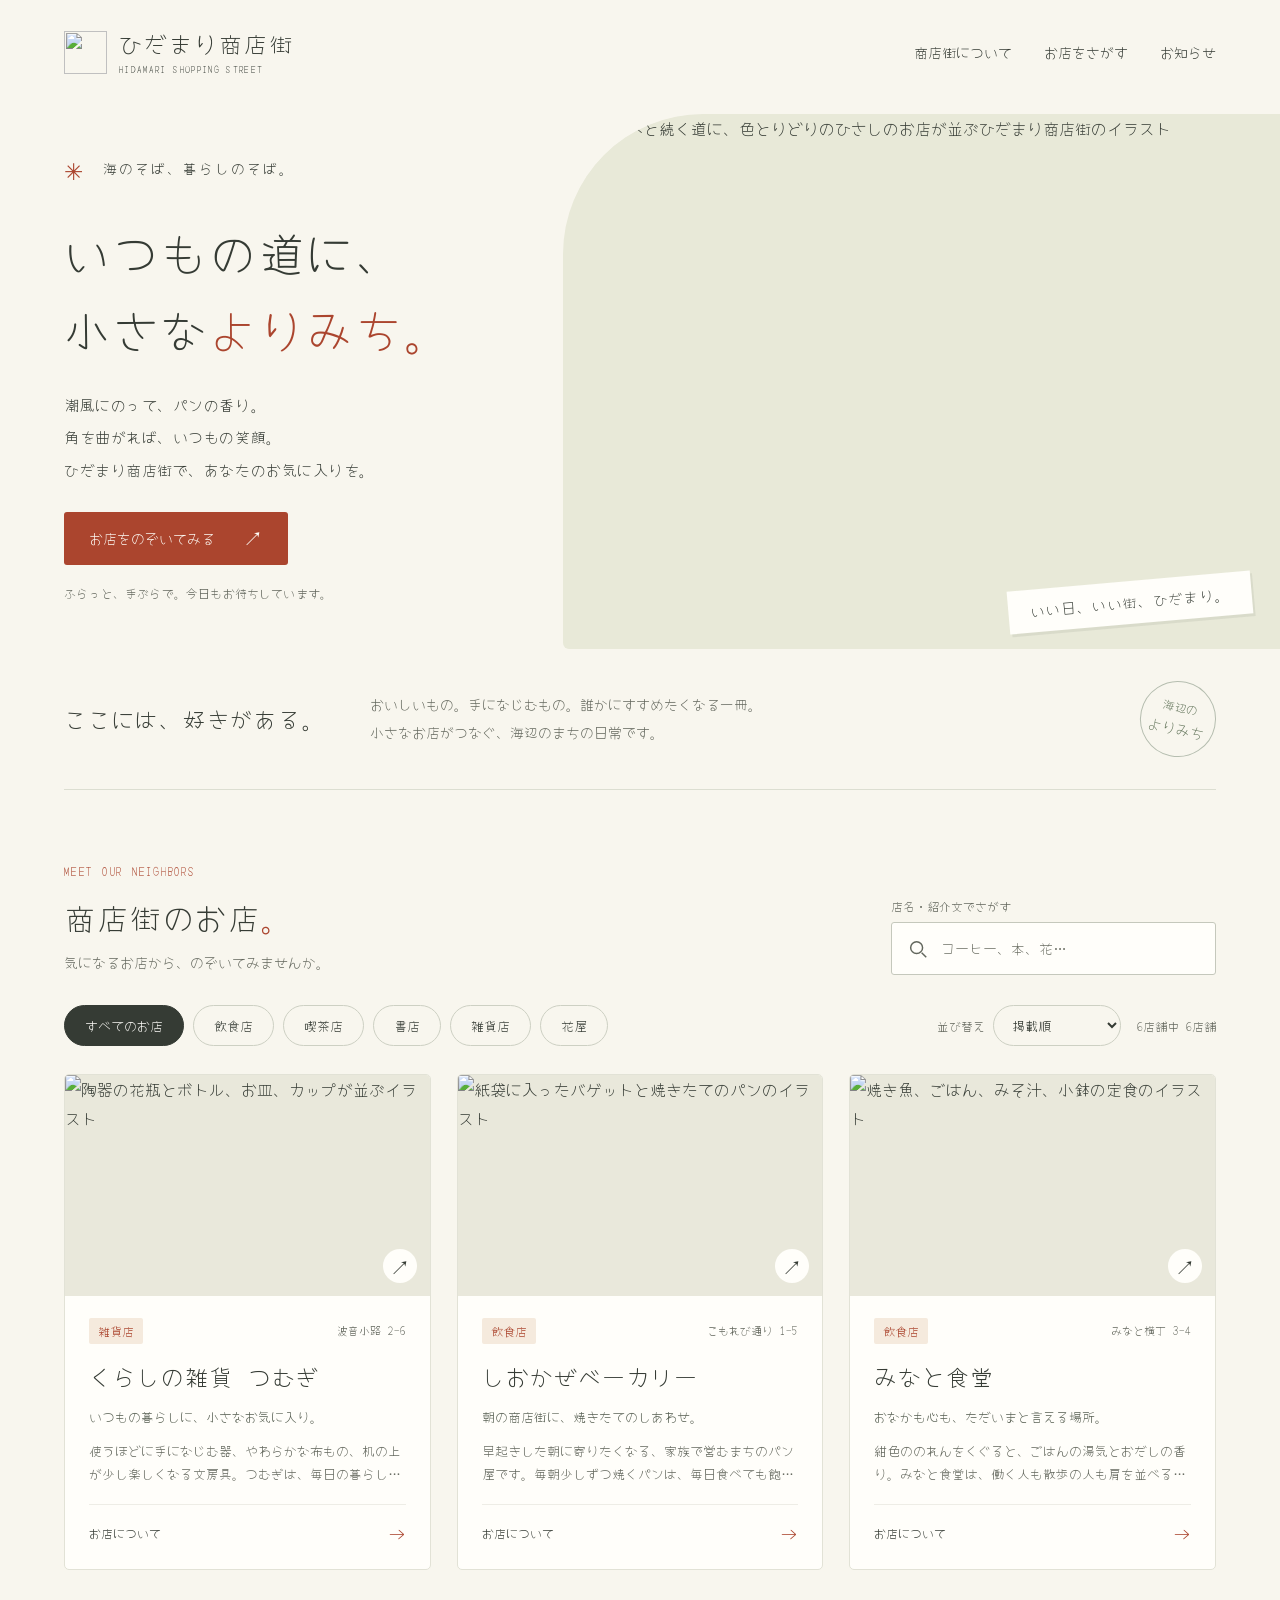
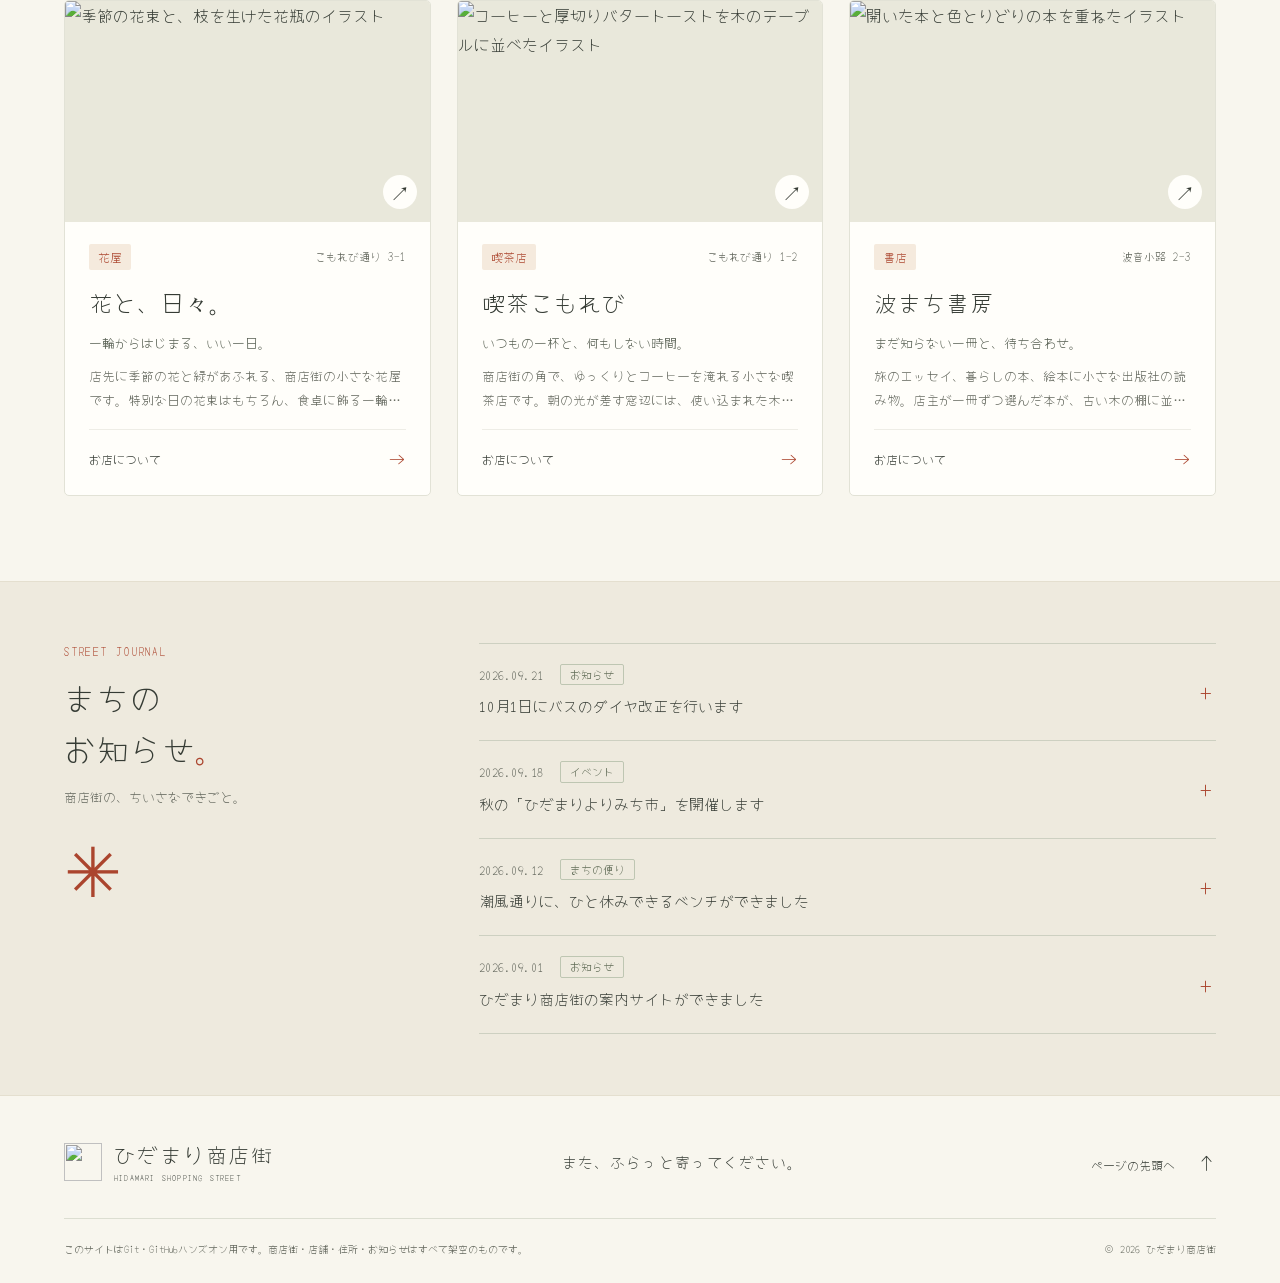
==== commit 4142718c: "Merge pull request #9 from t0913bluemoon/riona-index-edit 10月1日にバスのダイヤ改正を行いますのお知らせを1件追加" ====
--- a/index.html
+++ b/index.html
@@ -301,6 +301,13 @@
           </div>
           <div class="news-list" id="news-list">
             <!-- 新しいお知らせは details をコピーして、この下の先頭に追加します。 -->
+              <details class="news-item">
+               <summary>
+                <span class="news-meta"><time datetime="2026-09-21">2026.09.21</time><span class="news-category">お知らせ</span></span>
+                <span class="news-title">10月1日にバスのダイヤ改正を行います</span>
+              </summary>
+              <p>詳細は9月下旬にお知らせします。</p>
+            </details>
             <details class="news-item">
               <summary>
                 <span class="news-meta"><time datetime="2026-09-18">2026.09.18</time><span class="news-category">イベント</span></span>
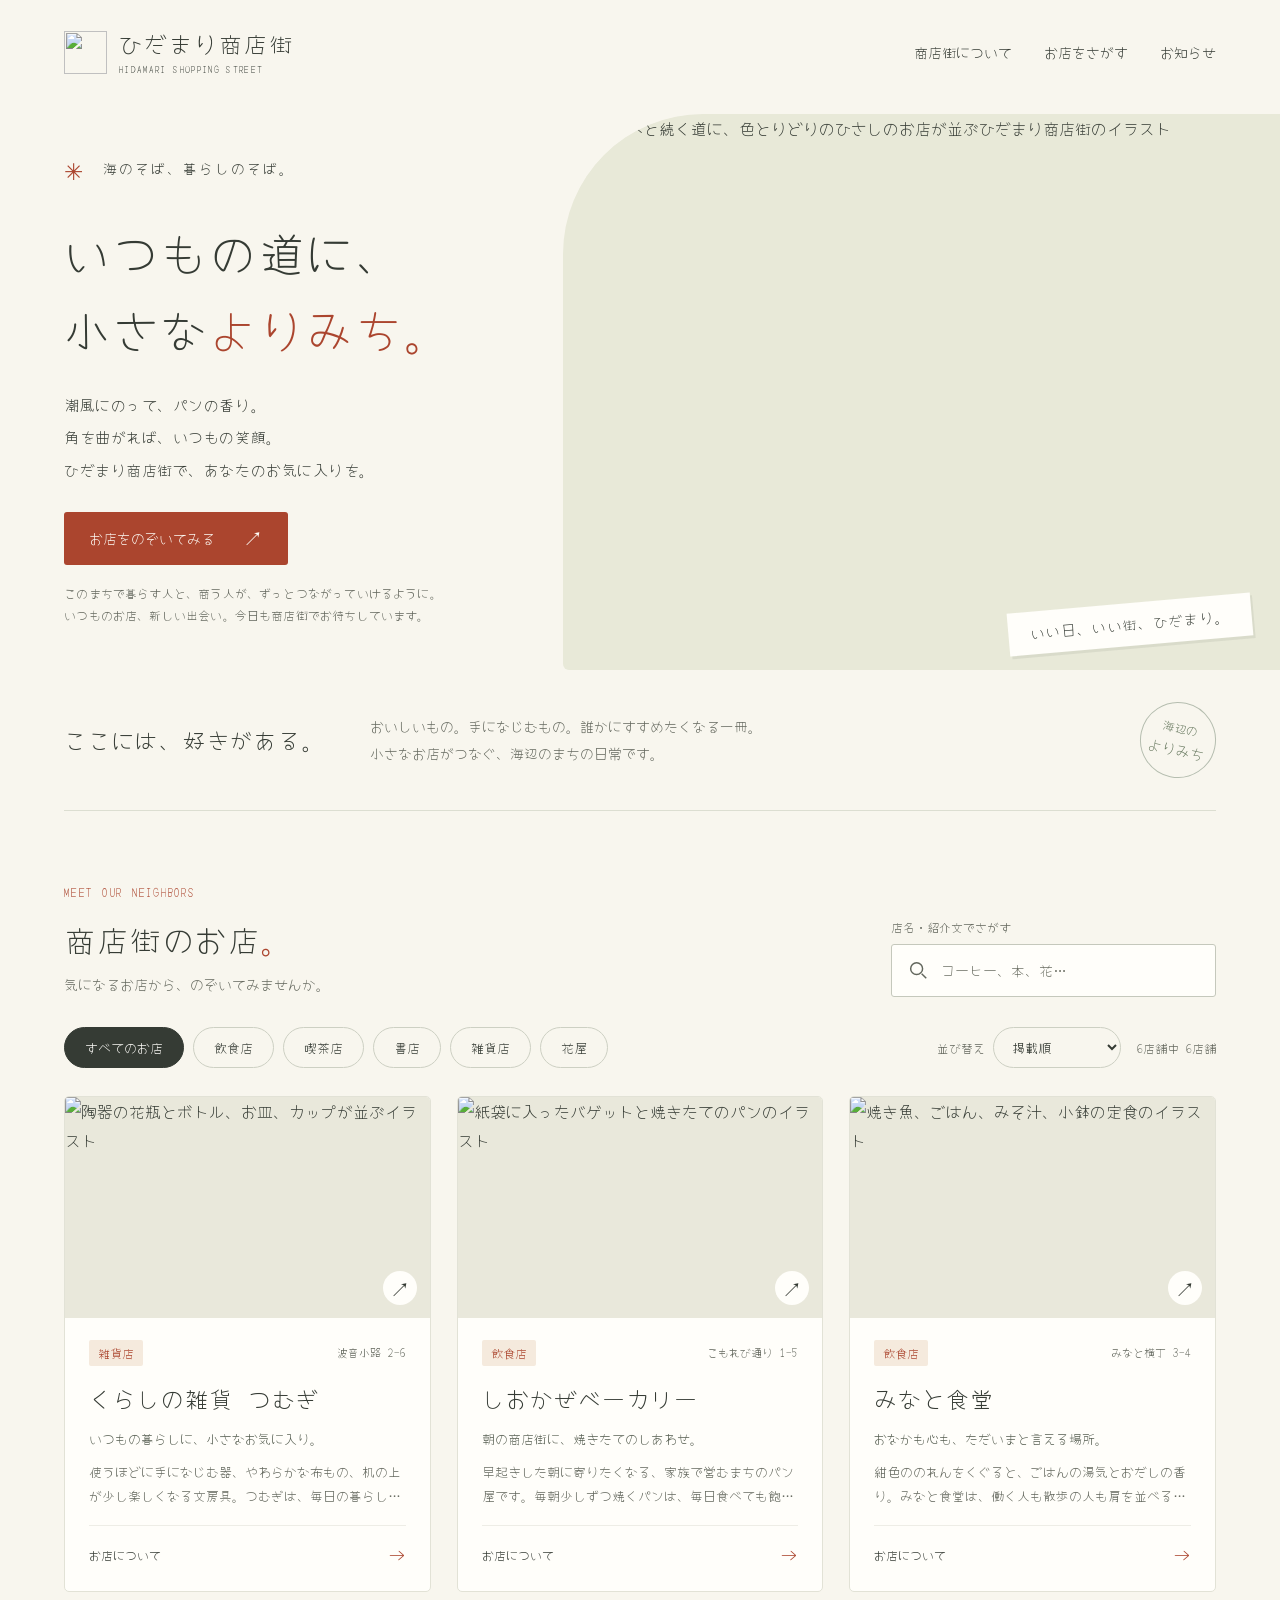
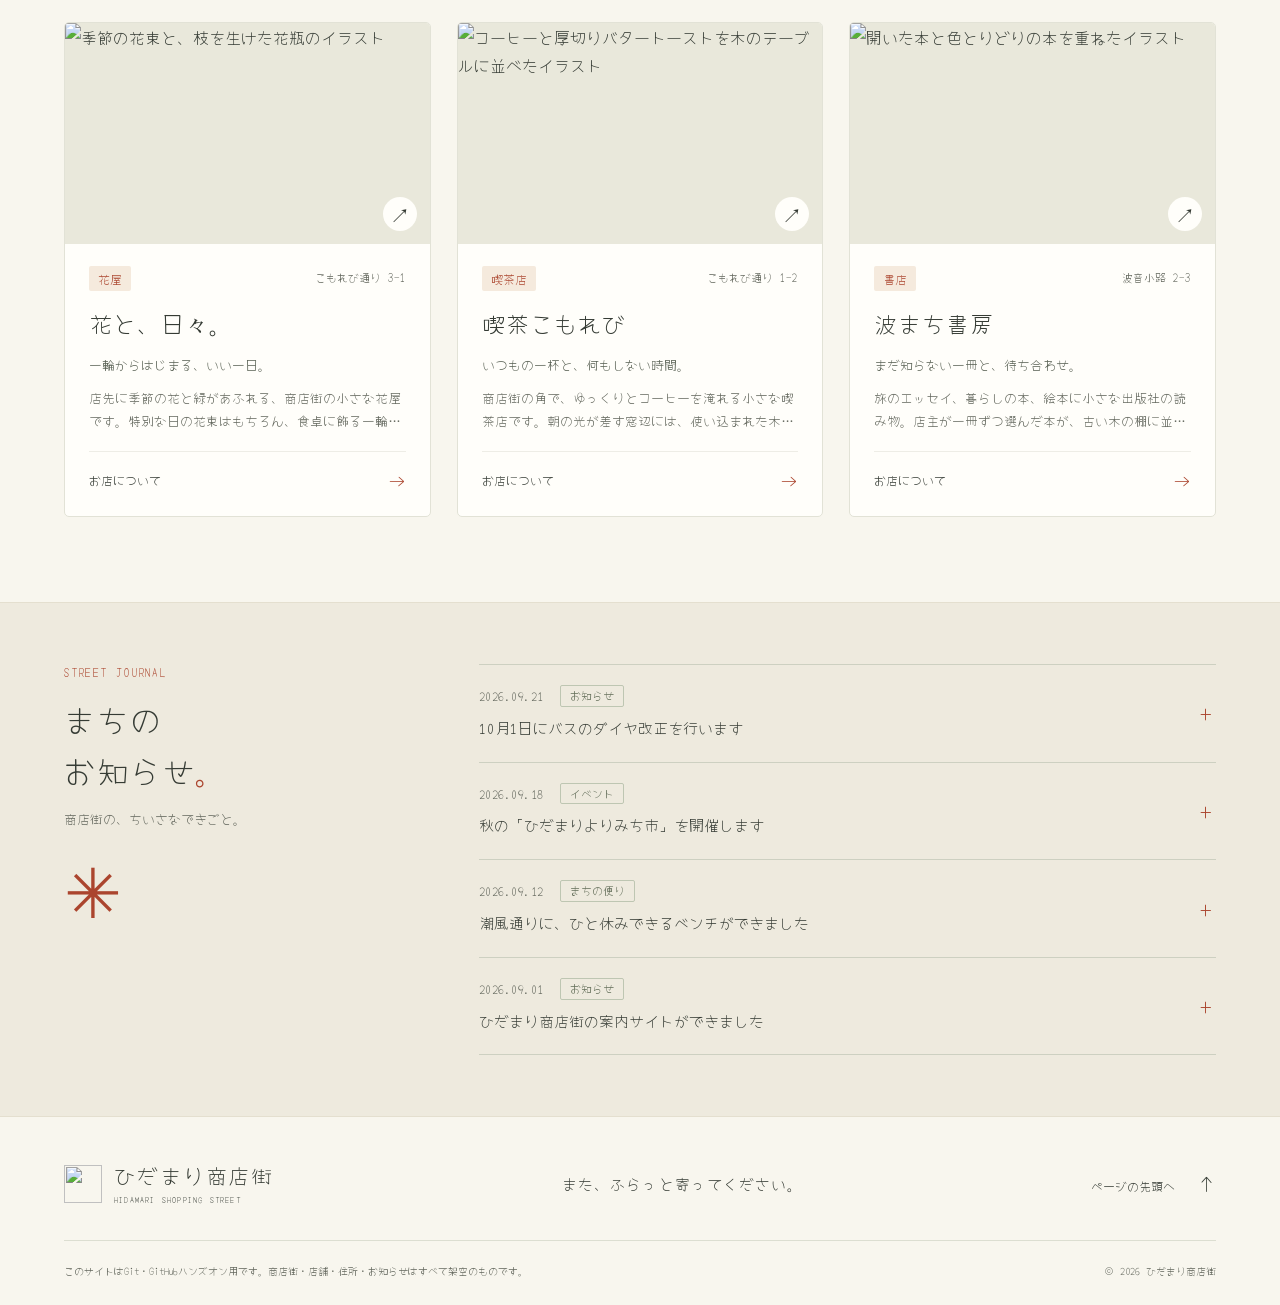
==== commit a1274ac9: "Merge pull request #6 from bpp1217m2hyk-netizen/change-text トップページの文章を変更" ====
--- a/index.html
+++ b/index.html
@@ -49,7 +49,8 @@
             >お店をのぞいてみる <span aria-hidden="true">↗</span></a
           >
           <p class="hero-footnote">
-            ふらっと、手ぶらで。今日もお待ちしています。
+            このまちで暮らす人と、商う人が、ずっとつながっていけるように。<br>
+            いつものお店、新しい出会い。今日も商店街でお待ちしています。
           </p>
         </div>
         <div class="hero-art">
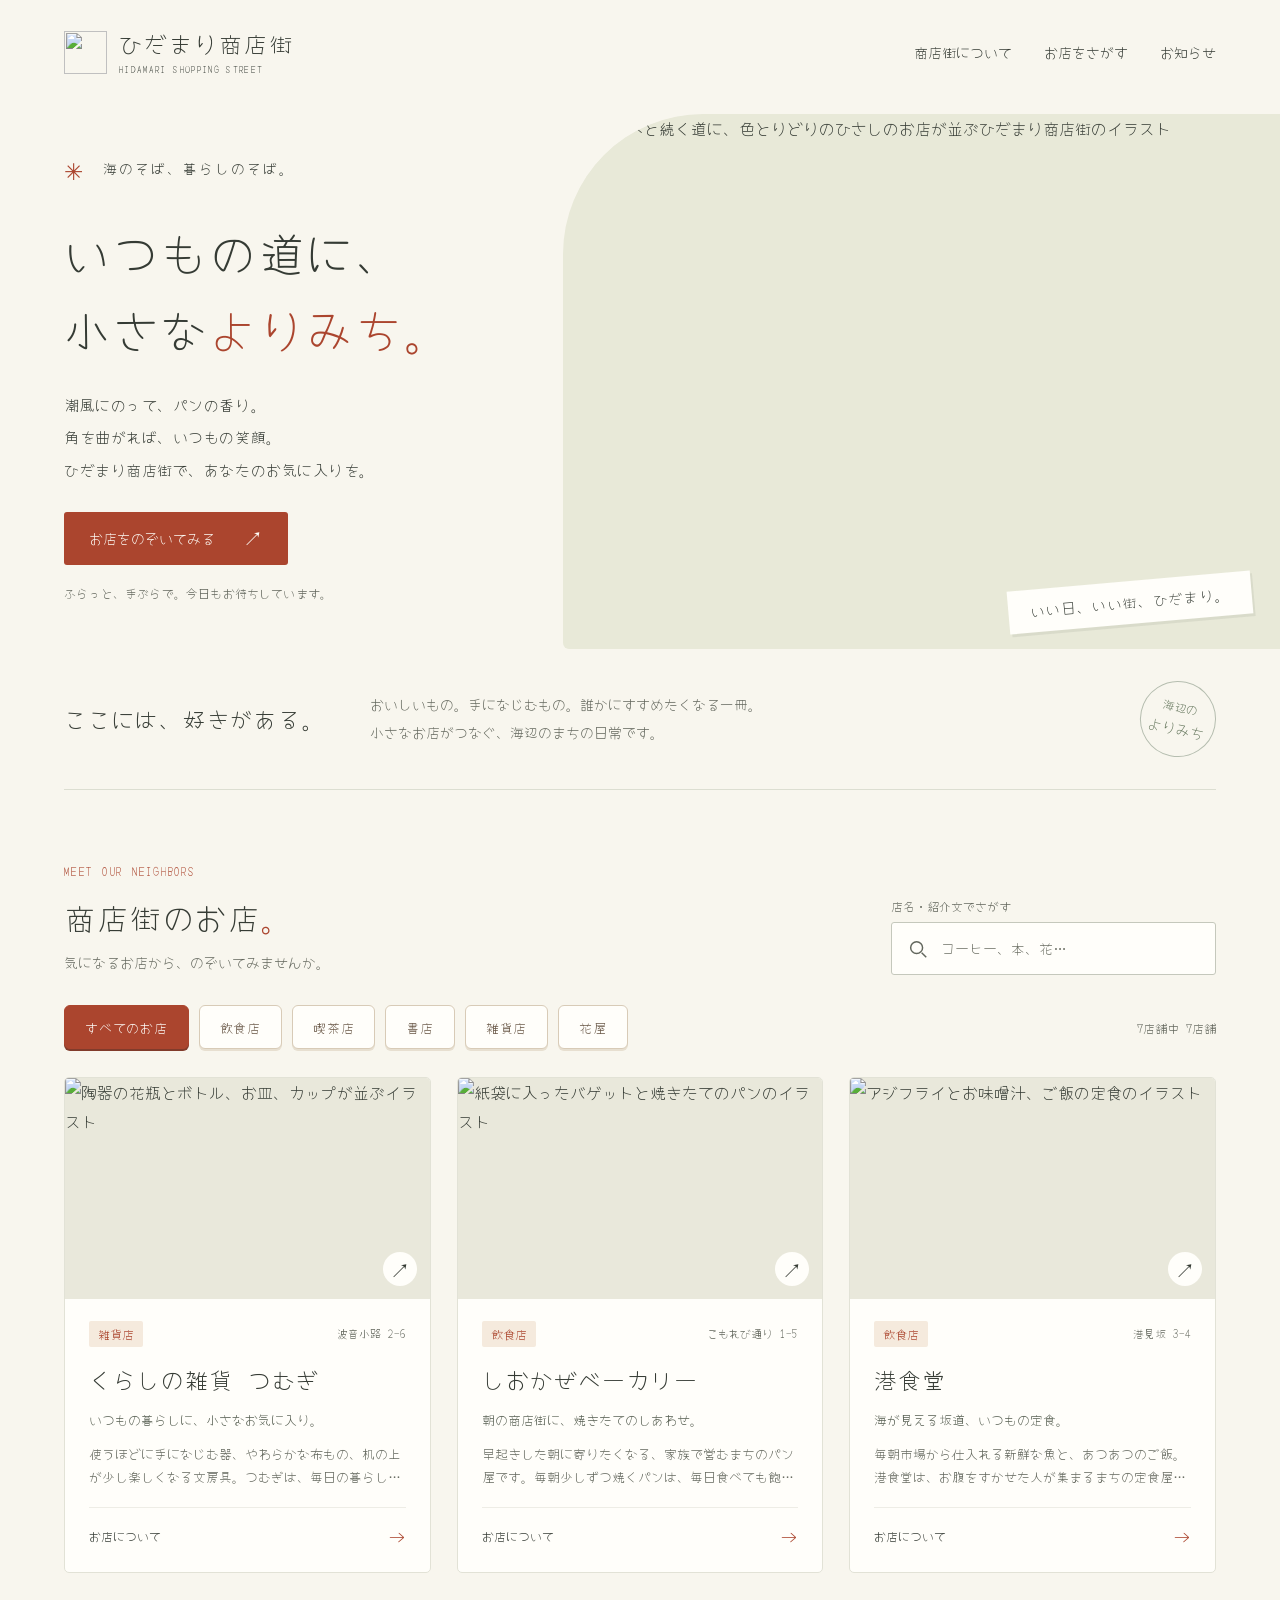
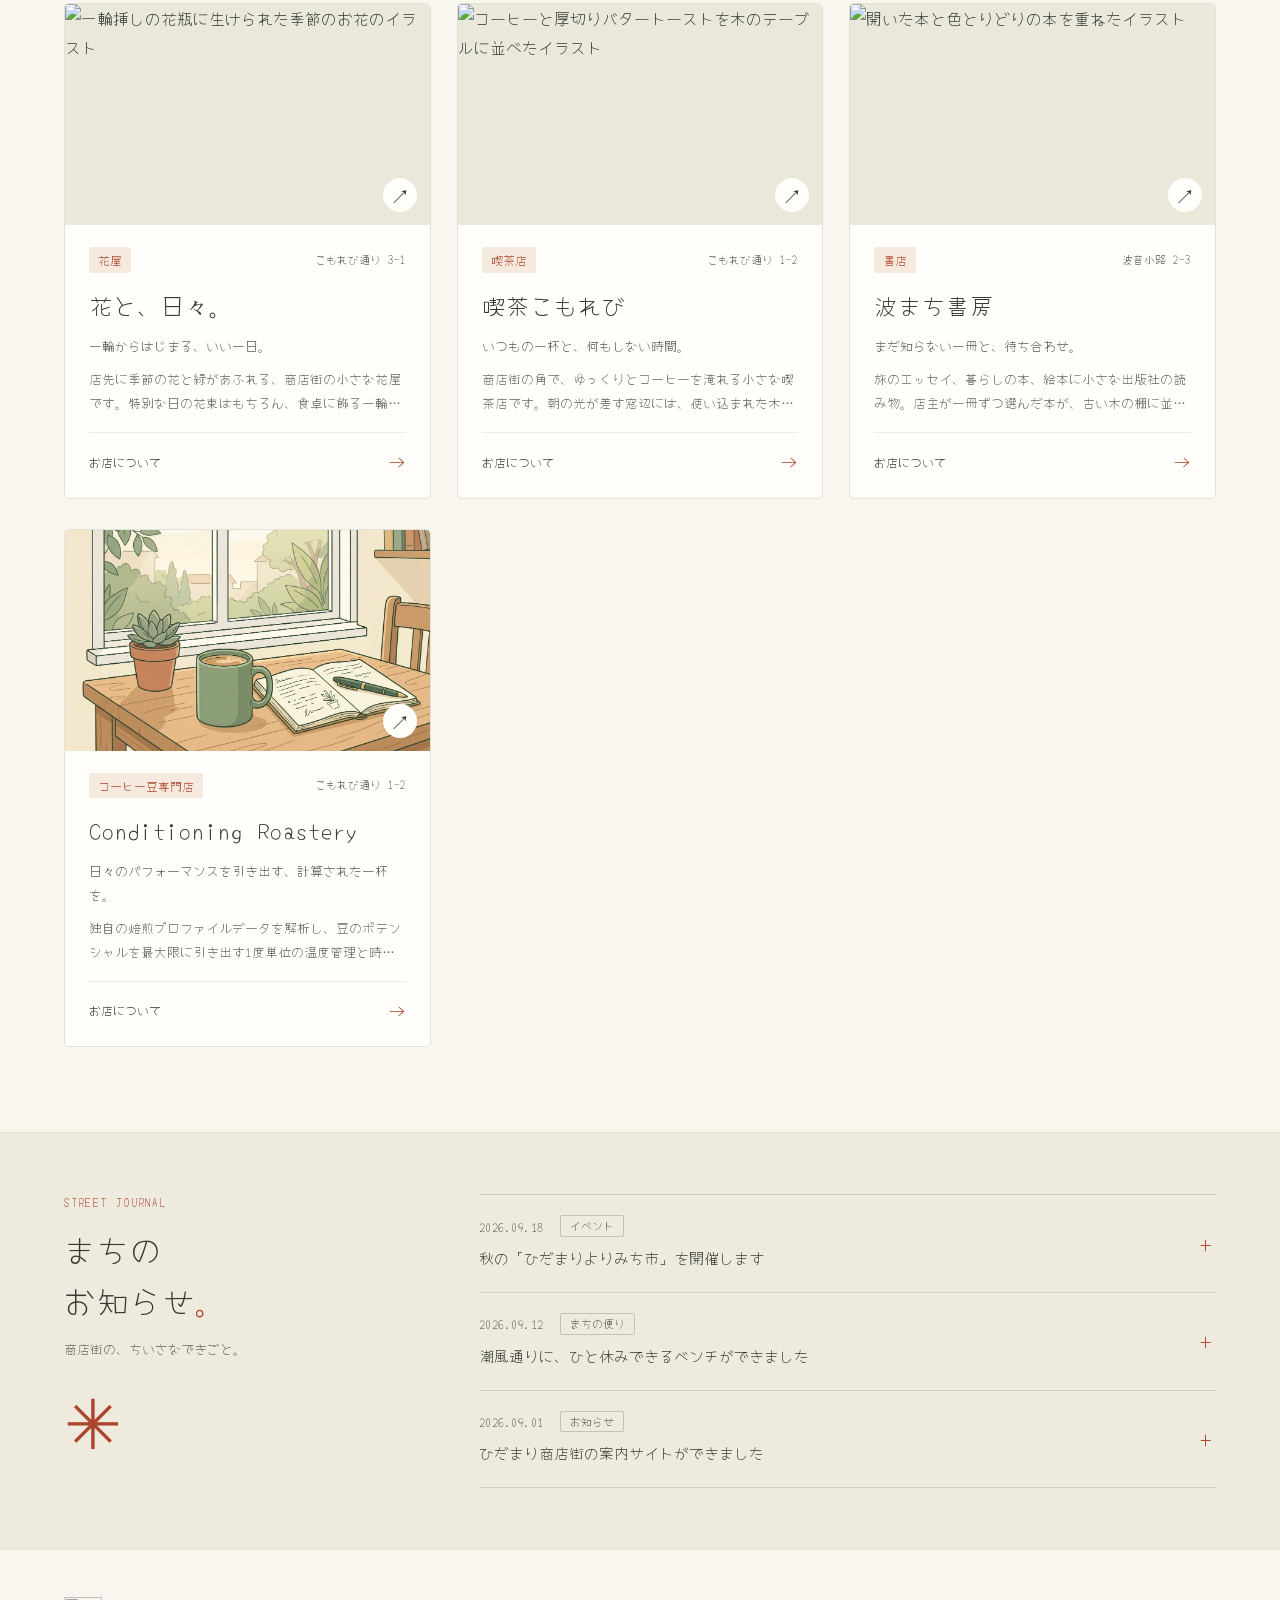
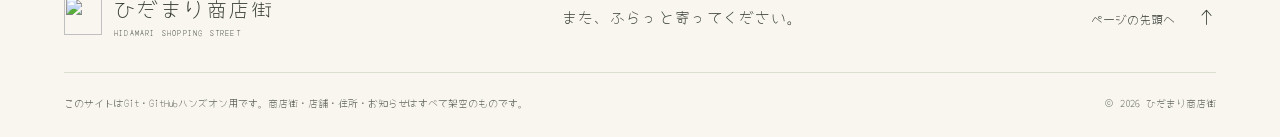
==== commit b050c4e5: "メインページにConditioning Roasteryへの導線カードを追加し、詳細ページをshopsに配置" ====
--- a/index.html
+++ b/index.html
@@ -49,8 +49,7 @@
             >お店をのぞいてみる <span aria-hidden="true">↗</span></a
           >
           <p class="hero-footnote">
-            このまちで暮らす人と、商う人が、ずっとつながっていけるように。<br>
-            いつものお店、新しい出会い。今日も商店街でお待ちしています。
+            ふらっと、手ぶらで。今日もお待ちしています。
           </p>
         </div>
         <div class="hero-art">
@@ -131,21 +130,13 @@
             <button class="filter-button" type="button" data-category="goods" aria-pressed="false">雑貨店</button>
             <button class="filter-button" type="button" data-category="flowers" aria-pressed="false">花屋</button>
           </div>
-          <div class="shop-sort">
-            <label for="shop-sort">並び替え</label>
-            <select id="shop-sort" name="sort">
-              <option value="default">掲載順</option>
-              <option value="name-asc">店名：あ→わ</option>
-              <option value="name-desc">店名：わ→あ</option>
-            </select>
-          </div>
           <p
             class="result-count"
             id="result-count"
             role="status"
             aria-live="polite"
             aria-atomic="true"
-          >6店舗中 6店舗</p>
+          >7店舗中 7店舗</p>
         </div>
         <div class="shop-grid" id="shop-list">
           <!-- 店舗カード：カテゴリは food / cafe / books / goods / flowers。 -->
@@ -189,21 +180,21 @@
             </a>
           </article>
 
-          <!-- みなと食堂：この article が一覧の1店舗分です。 -->
+          <!-- 港食堂：この article が一覧の1店舗分です。 -->
           <article class="shop-card" data-category="food">
             <a class="shop-card-link" href="./shops/minato-shokudo.html">
               <div class="shop-card-image">
-                <img src="./images/shops/minato-shokudo.svg" alt="焼き魚、ごはん、みそ汁、小鉢の定食のイラスト" width="800" height="560" loading="lazy" />
+                <img src="./images/shops/minato-shokudo.svg" alt="アジフライとお味噌汁、ご飯の定食のイラスト" width="800" height="560" loading="lazy" />
                 <span class="card-visit" aria-hidden="true">↗</span>
               </div>
               <div class="shop-card-body">
                 <p class="card-meta">
                   <span class="category-label">飲食店</span>
-                  <span class="card-address">みなと横丁 3-4</span>
-                </p>
-                <h3>みなと食堂</h3>
-                <p class="card-tagline">おなかも心も、ただいまと言える場所。</p>
-                <p class="card-description">紺色ののれんをくぐると、ごはんの湯気とおだしの香り。みなと食堂は、働く人も散歩の人も肩を並べる、まちの定食屋です。焼き魚や煮物に小鉢を添えて、一食ずつ丁寧にお出しします。昼のおすすめは店先の黒板で。海辺でたくさん歩いた日には、あたたかいごはんでおなかを満たしてください。</p>
+                  <span class="card-address">港見坂 3-4</span>
+                </p>
+                <h3>港食堂</h3>
+                <p class="card-tagline">海が見える坂道、いつもの定食。</p>
+                <p class="card-description">毎朝市場から仕入れる新鮮な魚と、あつあつのご飯。港食堂は、お腹をすかせた人が集まるまちの定食屋です。人気のアジフライは、衣はサクサク、身はふっくら。小鉢のお惣菜も毎日変わります。仕事の合間にも、海へ遊びに行った帰りにも。しっかり食べて、元気になって帰ってください。</p>
                 <span class="card-detail">お店について <span aria-hidden="true">→</span></span>
               </div>
             </a>
@@ -213,7 +204,7 @@
           <article class="shop-card" data-category="flowers">
             <a class="shop-card-link" href="./shops/hanato.html">
               <div class="shop-card-image">
-                <img src="./images/shops/hanato.svg" alt="季節の花束と、枝を生けた花瓶のイラスト" width="800" height="560" loading="lazy" />
+                <img src="./images/shops/hanato.svg" alt="一輪挿しの花瓶に生けられた季節のお花のイラスト" width="800" height="560" loading="lazy" />
                 <span class="card-visit" aria-hidden="true">↗</span>
               </div>
               <div class="shop-card-body">
@@ -264,6 +255,26 @@
                 <h3>波まち書房</h3>
                 <p class="card-tagline">まだ知らない一冊と、待ち合わせ。</p>
                 <p class="card-description">旅のエッセイ、暮らしの本、絵本に小さな出版社の読み物。店主が一冊ずつ選んだ本が、古い木の棚に並ぶ書店です。海の見えるまちで読みたい本を集めた「波まちの棚」には、手書きのおすすめも添えています。探している本が決まっていなくても大丈夫。ページをめくりながら、気になる一冊を見つけてください。</p>
+                <span class="card-detail">お店について <span aria-hidden="true">→</span></span>
+              </div>
+            </a>
+          </article>
+
+          <!-- Conditioning Roastery：新規追加されたコーヒー豆専門店の店舗カードです。 -->
+          <article class="shop-card" data-category="cafe">
+            <a class="shop-card-link" href="./shops/conditioning-roastery.html">
+              <div class="shop-card-image">
+                <img src="./images/focus_blend.png" alt="Focus Blend コーヒーとロースタリーのイラスト" width="800" height="560" loading="lazy" />
+                <span class="card-visit" aria-hidden="true">↗</span>
+              </div>
+              <div class="shop-card-body">
+                <p class="card-meta">
+                  <span class="category-label">コーヒー豆専門店</span>
+                  <span class="card-address">こもれび通り 1-2</span>
+                </p>
+                <h3>Conditioning Roastery</h3>
+                <p class="card-tagline">日々のパフォーマンスを引き出す、計算された一杯を。</p>
+                <p class="card-description">独自の焙煎プロファイルデータを解析し、豆のポテンシャルを最大限に引き出す1度単位の温度管理と時間制御を実施。集中したい朝や、リラックスしたい夜など、その日のコンディション（体調）に合わせた最適なコーヒー豆を提案します。</p>
                 <span class="card-detail">お店について <span aria-hidden="true">→</span></span>
               </div>
             </a>
@@ -302,13 +313,6 @@
           </div>
           <div class="news-list" id="news-list">
             <!-- 新しいお知らせは details をコピーして、この下の先頭に追加します。 -->
-              <details class="news-item">
-               <summary>
-                <span class="news-meta"><time datetime="2026-09-21">2026.09.21</time><span class="news-category">お知らせ</span></span>
-                <span class="news-title">10月1日にバスのダイヤ改正を行います</span>
-              </summary>
-              <p>詳細は9月下旬にお知らせします。</p>
-            </details>
             <details class="news-item">
               <summary>
                 <span class="news-meta"><time datetime="2026-09-18">2026.09.18</time><span class="news-category">イベント</span></span>
--- a/src/styles.css
+++ b/src/styles.css
@@ -355,25 +355,48 @@
 }
 .category-filters {
   display: flex;
-  gap: 9px;
+  gap: 10px;
   flex-wrap: wrap;
 }
 .filter-button {
-  background: transparent;
-  border: 1px solid #cdd0c3;
-  border-radius: 30px;
-  min-height: 41px;
+  background: var(--white);
+  border: 1px solid #d8cbb7;
+  border-radius: 6px;
+  min-height: 44px;
+  color: #665443;
+  font-family: var(--serif);
   font-size: 13px;
-  padding: 7px 20px;
-  transition: background 0.18s;
+  font-weight: 600;
+  letter-spacing: 0.06em;
+  padding: 8px 20px;
+  box-shadow: 0 2px 0 #e7dfd0;
+  transition:
+    background 0.18s,
+    border-color 0.18s,
+    color 0.18s,
+    box-shadow 0.18s,
+    transform 0.18s;
 }
 .filter-button:hover {
-  background: #e8e9df;
+  color: var(--red);
+  background: #f5eadd;
+  border-color: #c49b7f;
+  box-shadow: 0 3px 0 #e7dfd0;
+  transform: translateY(-1px);
 }
 .filter-button[aria-pressed="true"] {
   color: var(--white);
-  background: var(--ink);
-  border-color: var(--ink);
+  background: var(--red);
+  border-color: var(--red);
+  box-shadow: 0 2px 0 #813b2b;
+}
+.filter-button[aria-pressed="true"]:hover {
+  background: #8b3422;
+  border-color: #8b3422;
+}
+.filter-button:active {
+  transform: translateY(1px);
+  box-shadow: none;
 }
 .shop-sort {
   display: flex;
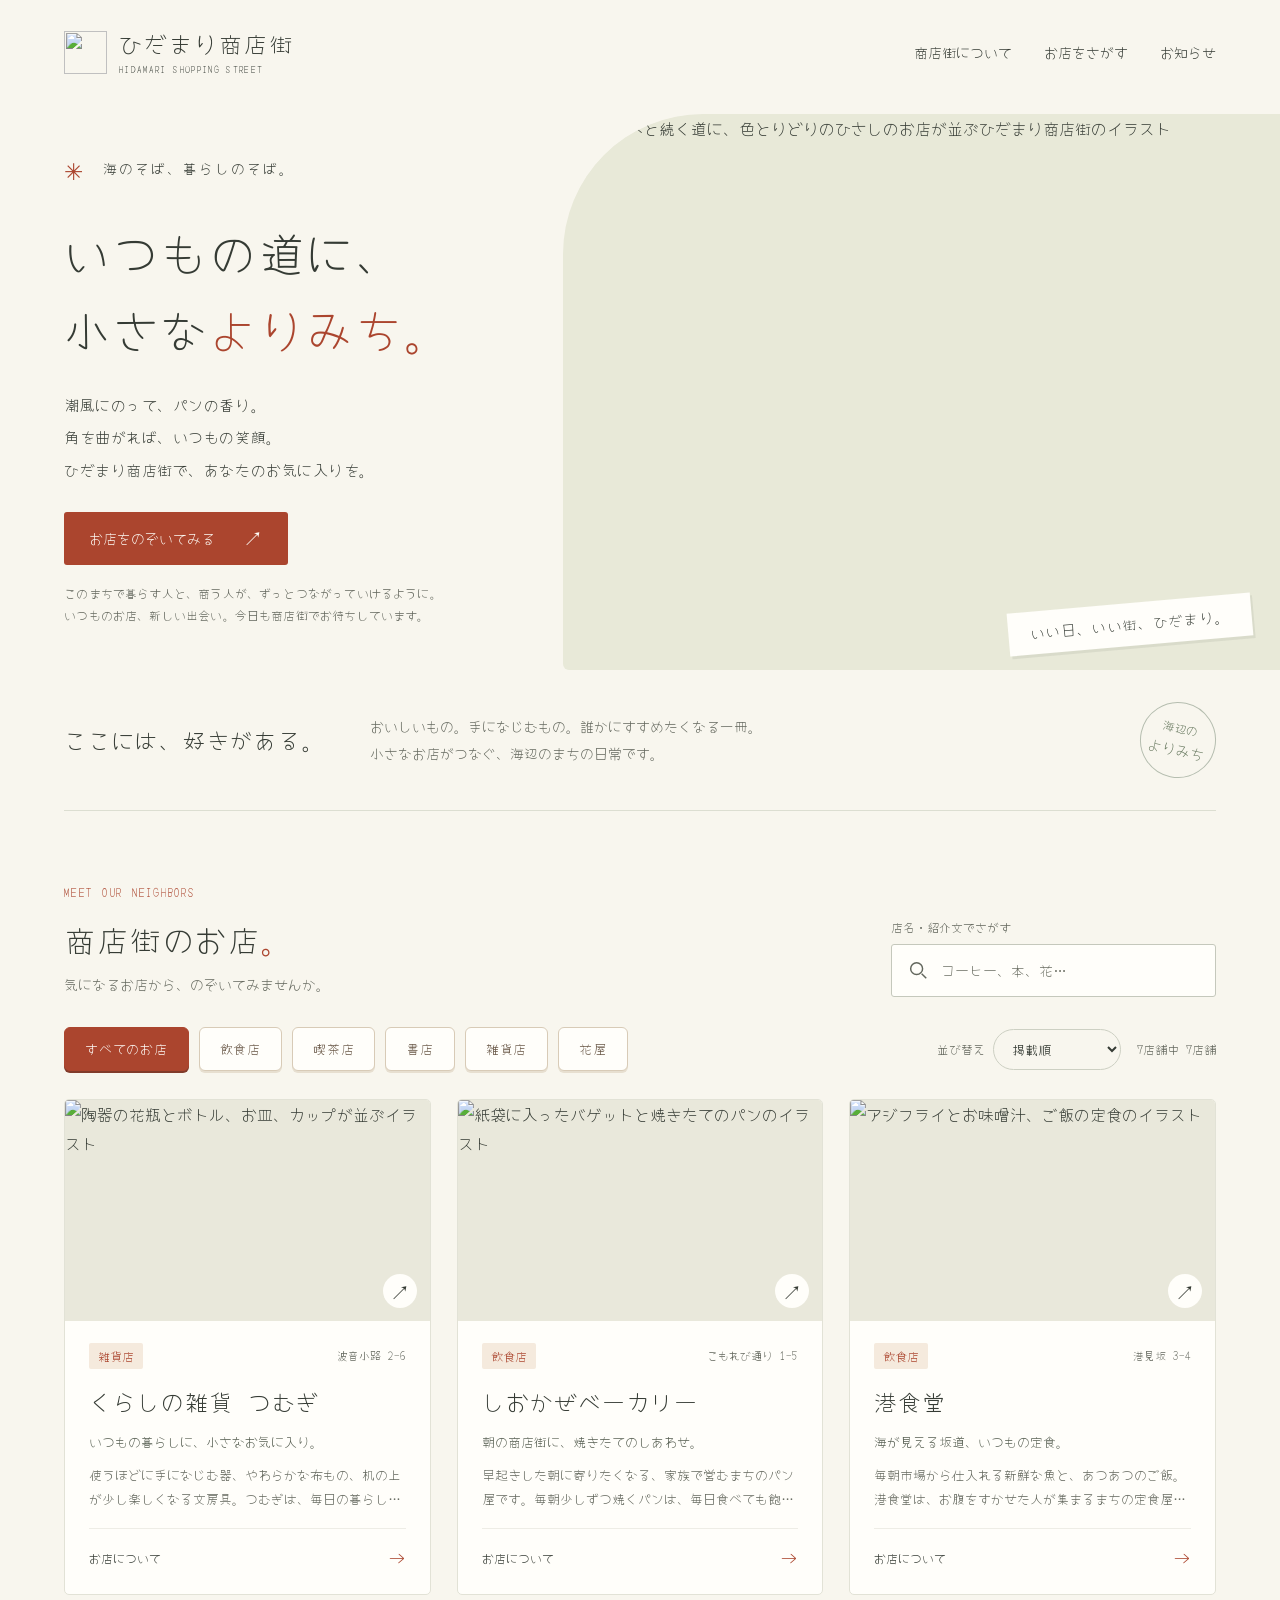
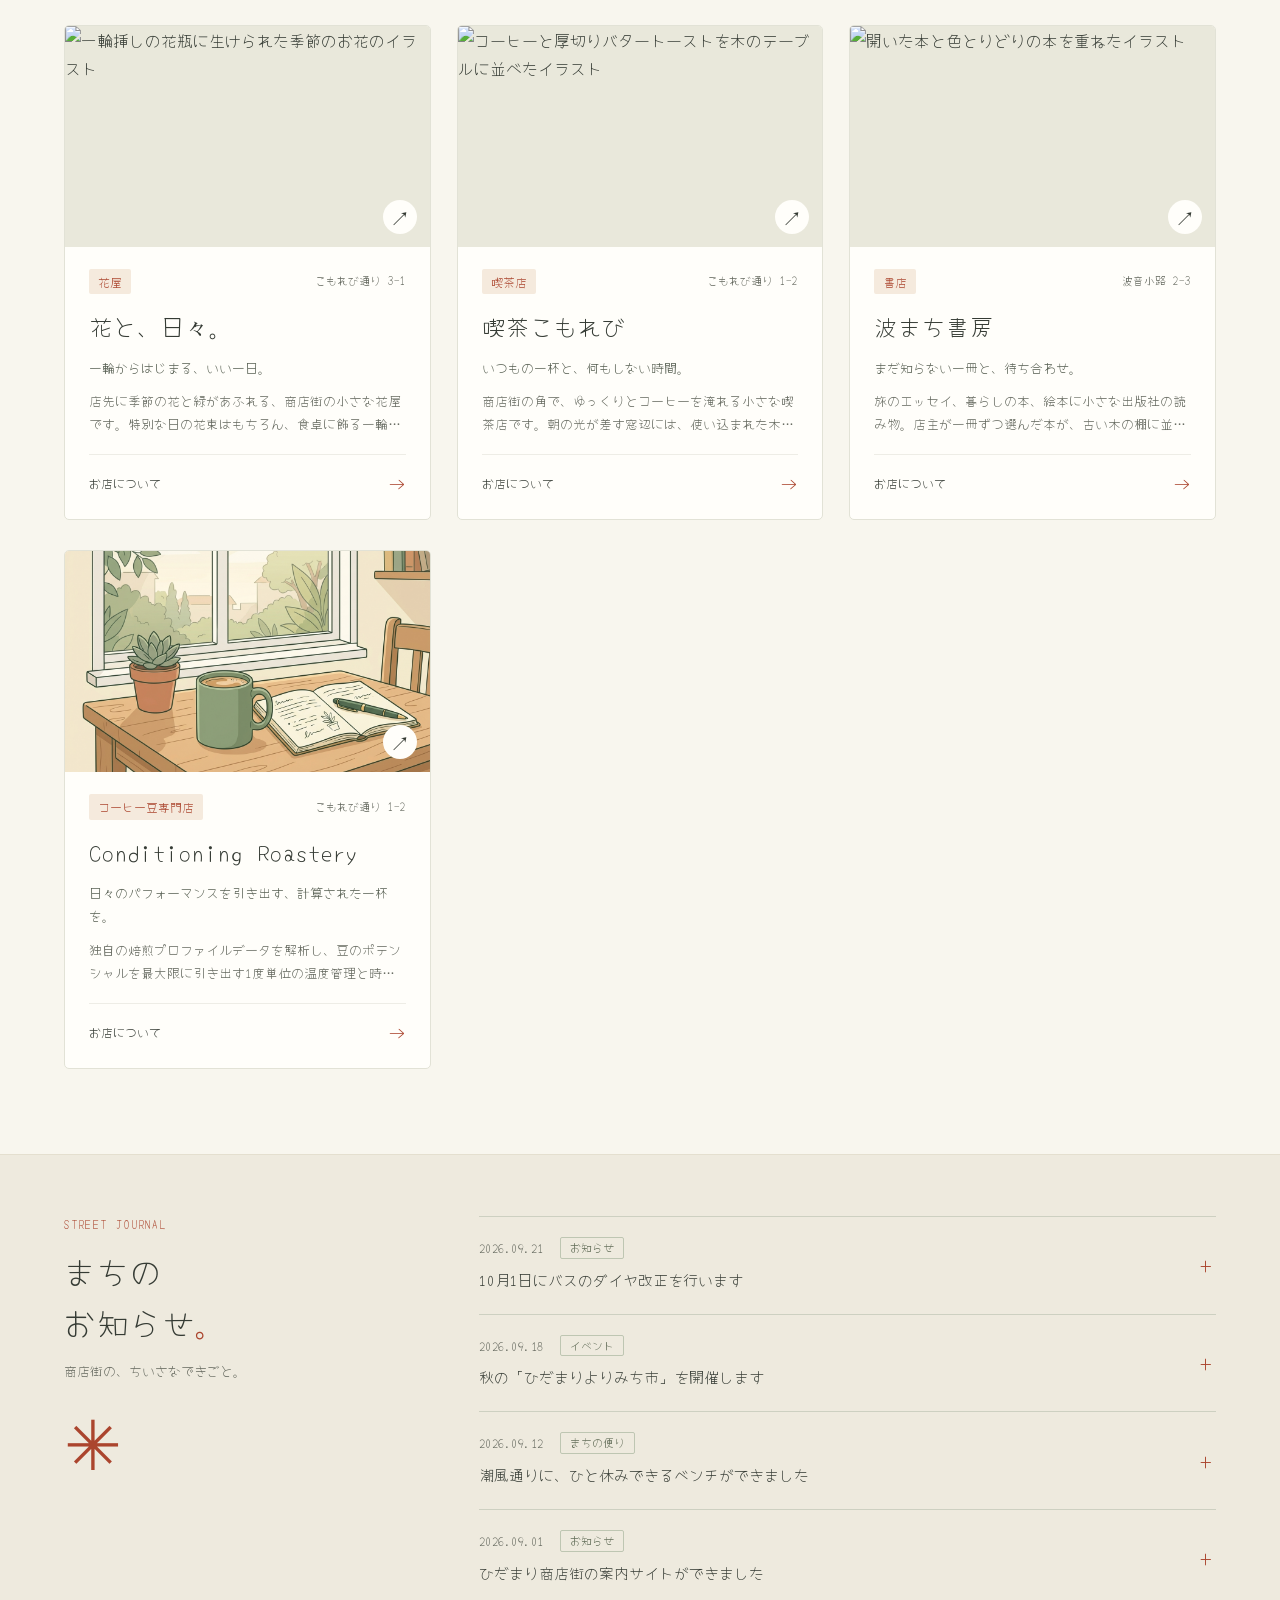
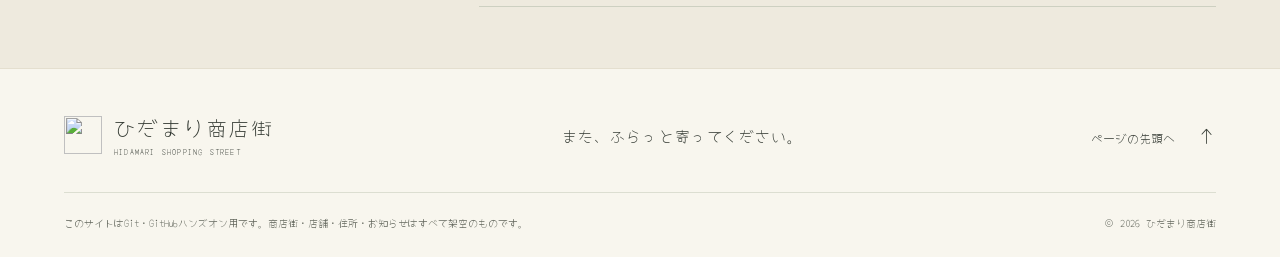
==== commit f3bbb80f: "Merge pull request #10 from yamar3215-oss/ryo-add-image-color コーヒー豆専門店のベース画面作成と商品選択機能の実装" ====
--- a/index.html
+++ b/index.html
@@ -49,7 +49,8 @@
             >お店をのぞいてみる <span aria-hidden="true">↗</span></a
           >
           <p class="hero-footnote">
-            ふらっと、手ぶらで。今日もお待ちしています。
+            このまちで暮らす人と、商う人が、ずっとつながっていけるように。<br>
+            いつものお店、新しい出会い。今日も商店街でお待ちしています。
           </p>
         </div>
         <div class="hero-art">
@@ -130,6 +131,14 @@
             <button class="filter-button" type="button" data-category="goods" aria-pressed="false">雑貨店</button>
             <button class="filter-button" type="button" data-category="flowers" aria-pressed="false">花屋</button>
           </div>
+          <div class="shop-sort">
+            <label for="shop-sort">並び替え</label>
+            <select id="shop-sort" name="sort">
+              <option value="default">掲載順</option>
+              <option value="name-asc">店名：あ→わ</option>
+              <option value="name-desc">店名：わ→あ</option>
+            </select>
+          </div>
           <p
             class="result-count"
             id="result-count"
@@ -313,6 +322,13 @@
           </div>
           <div class="news-list" id="news-list">
             <!-- 新しいお知らせは details をコピーして、この下の先頭に追加します。 -->
+              <details class="news-item">
+               <summary>
+                <span class="news-meta"><time datetime="2026-09-21">2026.09.21</time><span class="news-category">お知らせ</span></span>
+                <span class="news-title">10月1日にバスのダイヤ改正を行います</span>
+              </summary>
+              <p>詳細は9月下旬にお知らせします。</p>
+            </details>
             <details class="news-item">
               <summary>
                 <span class="news-meta"><time datetime="2026-09-18">2026.09.18</time><span class="news-category">イベント</span></span>
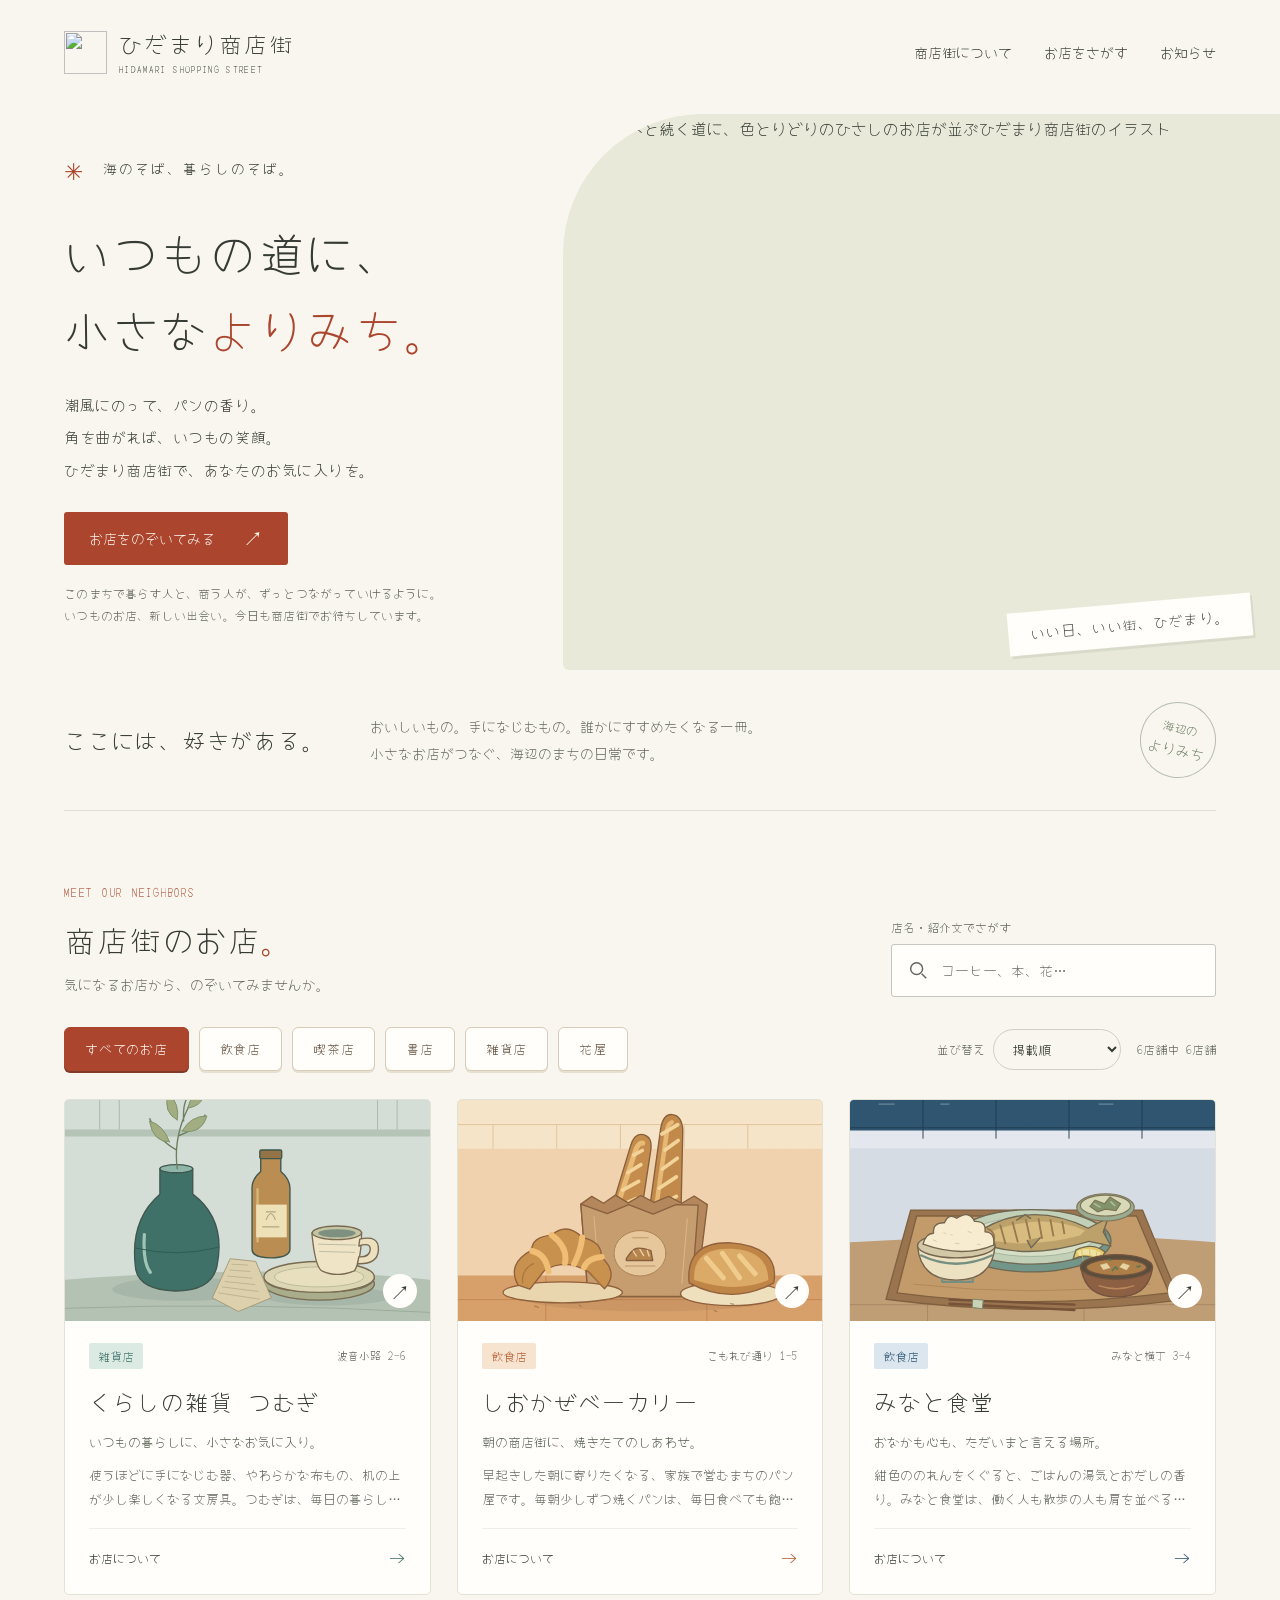
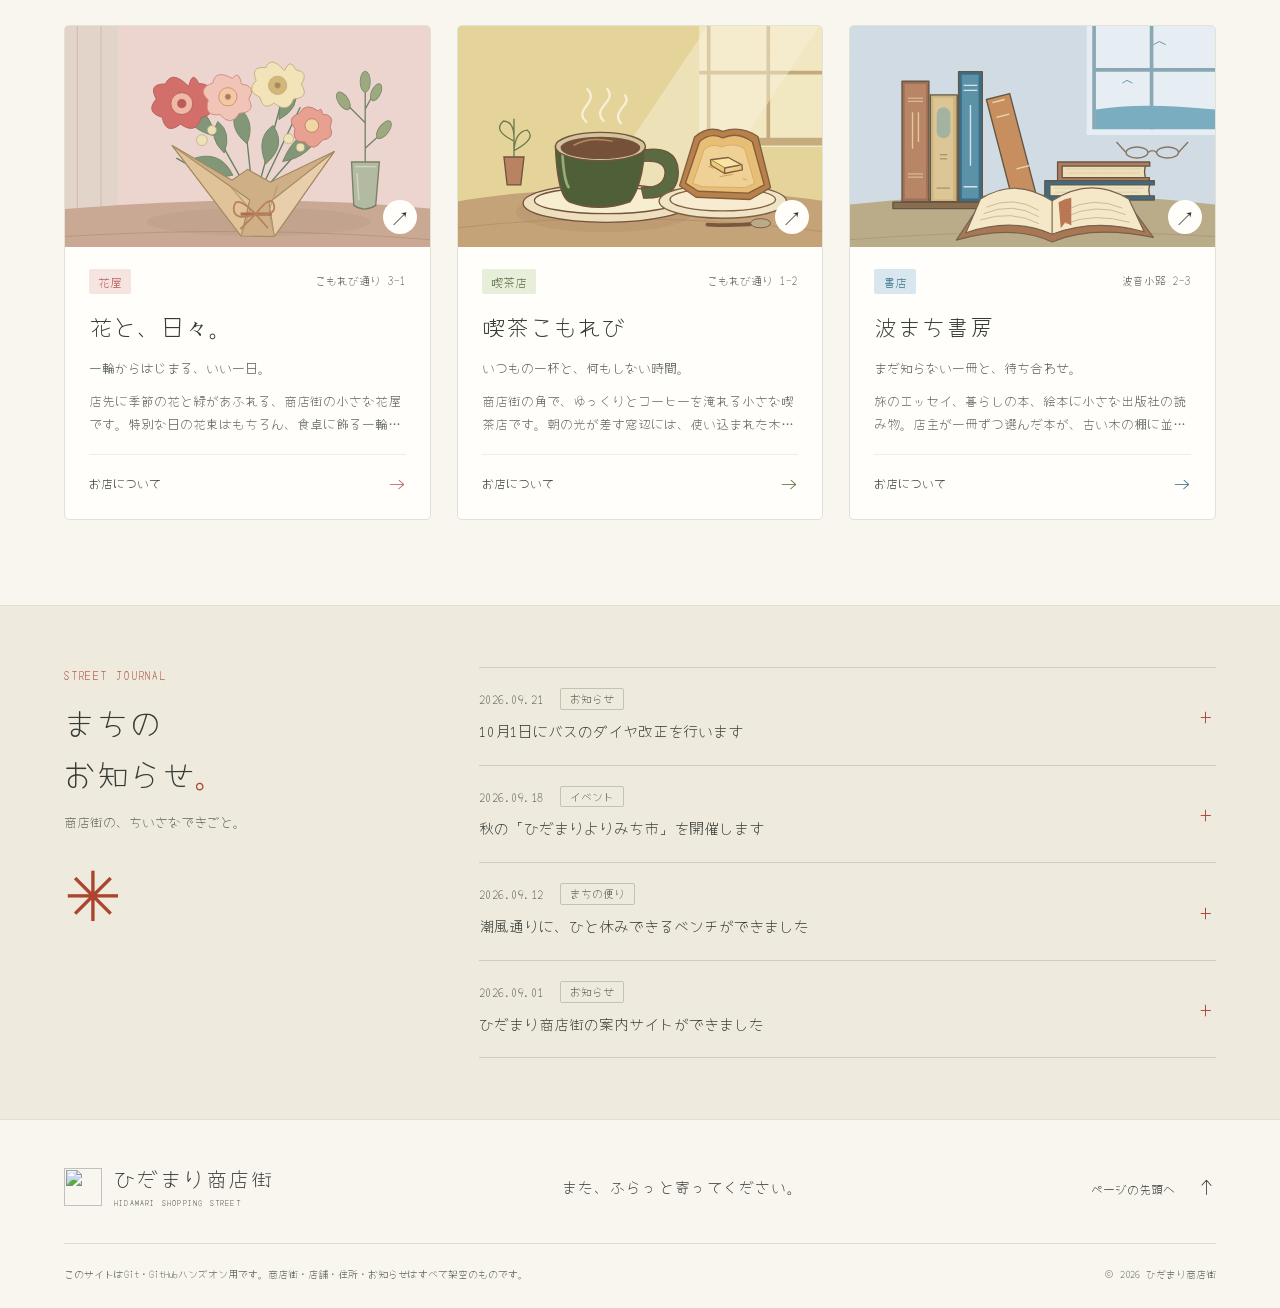
==== commit 6274a2a7: "各店舗の色変更" ====
--- a/index.html
+++ b/index.html
@@ -145,12 +145,12 @@
             role="status"
             aria-live="polite"
             aria-atomic="true"
-          >7店舗中 7店舗</p>
+          >6店舗中 6店舗</p>
         </div>
         <div class="shop-grid" id="shop-list">
           <!-- 店舗カード：カテゴリは food / cafe / books / goods / flowers。 -->
           <!-- くらしの雑貨 つむぎ：この article が一覧の1店舗分です。 -->
-          <article class="shop-card" data-category="goods">
+          <article class="shop-card" data-category="goods" data-shop="kurashi-zakka">
             <a class="shop-card-link" href="./shops/kurashi-zakka.html">
               <div class="shop-card-image">
                 <img src="./images/shops/kurashi-zakka.svg" alt="陶器の花瓶とボトル、お皿、カップが並ぶイラスト" width="800" height="560" loading="lazy" />
@@ -170,7 +170,7 @@
           </article>
 
           <!-- しおかぜベーカリー：この article が一覧の1店舗分です。 -->
-          <article class="shop-card" data-category="food">
+          <article class="shop-card" data-category="food" data-shop="shiokaze-bakery">
             <a class="shop-card-link" href="./shops/shiokaze-bakery.html">
               <div class="shop-card-image">
                 <img src="./images/shops/shiokaze-bakery.svg" alt="紙袋に入ったバゲットと焼きたてのパンのイラスト" width="800" height="560" loading="lazy" />
@@ -189,31 +189,31 @@
             </a>
           </article>
 
-          <!-- 港食堂：この article が一覧の1店舗分です。 -->
-          <article class="shop-card" data-category="food">
+          <!-- みなと食堂：この article が一覧の1店舗分です。 -->
+          <article class="shop-card" data-category="food" data-shop="minato-shokudo">
             <a class="shop-card-link" href="./shops/minato-shokudo.html">
               <div class="shop-card-image">
-                <img src="./images/shops/minato-shokudo.svg" alt="アジフライとお味噌汁、ご飯の定食のイラスト" width="800" height="560" loading="lazy" />
+                <img src="./images/shops/minato-shokudo.svg" alt="焼き魚、ごはん、みそ汁、小鉢の定食のイラスト" width="800" height="560" loading="lazy" />
                 <span class="card-visit" aria-hidden="true">↗</span>
               </div>
               <div class="shop-card-body">
                 <p class="card-meta">
                   <span class="category-label">飲食店</span>
-                  <span class="card-address">港見坂 3-4</span>
-                </p>
-                <h3>港食堂</h3>
-                <p class="card-tagline">海が見える坂道、いつもの定食。</p>
-                <p class="card-description">毎朝市場から仕入れる新鮮な魚と、あつあつのご飯。港食堂は、お腹をすかせた人が集まるまちの定食屋です。人気のアジフライは、衣はサクサク、身はふっくら。小鉢のお惣菜も毎日変わります。仕事の合間にも、海へ遊びに行った帰りにも。しっかり食べて、元気になって帰ってください。</p>
+                  <span class="card-address">みなと横丁 3-4</span>
+                </p>
+                <h3>みなと食堂</h3>
+                <p class="card-tagline">おなかも心も、ただいまと言える場所。</p>
+                <p class="card-description">紺色ののれんをくぐると、ごはんの湯気とおだしの香り。みなと食堂は、働く人も散歩の人も肩を並べる、まちの定食屋です。焼き魚や煮物に小鉢を添えて、一食ずつ丁寧にお出しします。昼のおすすめは店先の黒板で。海辺でたくさん歩いた日には、あたたかいごはんでおなかを満たしてください。</p>
                 <span class="card-detail">お店について <span aria-hidden="true">→</span></span>
               </div>
             </a>
           </article>
 
           <!-- 花と、日々。：この article が一覧の1店舗分です。 -->
-          <article class="shop-card" data-category="flowers">
+          <article class="shop-card" data-category="flowers" data-shop="hanato">
             <a class="shop-card-link" href="./shops/hanato.html">
               <div class="shop-card-image">
-                <img src="./images/shops/hanato.svg" alt="一輪挿しの花瓶に生けられた季節のお花のイラスト" width="800" height="560" loading="lazy" />
+                <img src="./images/shops/hanato.svg" alt="季節の花束と、枝を生けた花瓶のイラスト" width="800" height="560" loading="lazy" />
                 <span class="card-visit" aria-hidden="true">↗</span>
               </div>
               <div class="shop-card-body">
@@ -230,7 +230,7 @@
           </article>
 
           <!-- 喫茶こもれび：この article が一覧の1店舗分です。 -->
-          <article class="shop-card" data-category="cafe">
+          <article class="shop-card" data-category="cafe" data-shop="komorebi-kissa">
             <a class="shop-card-link" href="./shops/komorebi-kissa.html">
               <div class="shop-card-image">
                 <img src="./images/shops/komorebi-kissa.svg" alt="コーヒーと厚切りバタートーストを木のテーブルに並べたイラスト" width="800" height="560" loading="lazy" />
@@ -250,7 +250,7 @@
           </article>
 
           <!-- 波まち書房：この article が一覧の1店舗分です。 -->
-          <article class="shop-card" data-category="books">
+          <article class="shop-card" data-category="books" data-shop="nami-books">
             <a class="shop-card-link" href="./shops/nami-books.html">
               <div class="shop-card-image">
                 <img src="./images/shops/nami-books.svg" alt="開いた本と色とりどりの本を重ねたイラスト" width="800" height="560" loading="lazy" />
@@ -264,26 +264,6 @@
                 <h3>波まち書房</h3>
                 <p class="card-tagline">まだ知らない一冊と、待ち合わせ。</p>
                 <p class="card-description">旅のエッセイ、暮らしの本、絵本に小さな出版社の読み物。店主が一冊ずつ選んだ本が、古い木の棚に並ぶ書店です。海の見えるまちで読みたい本を集めた「波まちの棚」には、手書きのおすすめも添えています。探している本が決まっていなくても大丈夫。ページをめくりながら、気になる一冊を見つけてください。</p>
-                <span class="card-detail">お店について <span aria-hidden="true">→</span></span>
-              </div>
-            </a>
-          </article>
-
-          <!-- Conditioning Roastery：新規追加されたコーヒー豆専門店の店舗カードです。 -->
-          <article class="shop-card" data-category="cafe">
-            <a class="shop-card-link" href="./shops/conditioning-roastery.html">
-              <div class="shop-card-image">
-                <img src="./images/focus_blend.png" alt="Focus Blend コーヒーとロースタリーのイラスト" width="800" height="560" loading="lazy" />
-                <span class="card-visit" aria-hidden="true">↗</span>
-              </div>
-              <div class="shop-card-body">
-                <p class="card-meta">
-                  <span class="category-label">コーヒー豆専門店</span>
-                  <span class="card-address">こもれび通り 1-2</span>
-                </p>
-                <h3>Conditioning Roastery</h3>
-                <p class="card-tagline">日々のパフォーマンスを引き出す、計算された一杯を。</p>
-                <p class="card-description">独自の焙煎プロファイルデータを解析し、豆のポテンシャルを最大限に引き出す1度単位の温度管理と時間制御を実施。集中したい朝や、リラックスしたい夜など、その日のコンディション（体調）に合わせた最適なコーヒー豆を提案します。</p>
                 <span class="card-detail">お店について <span aria-hidden="true">→</span></span>
               </div>
             </a>
--- a/src/styles.css
+++ b/src/styles.css
@@ -8,6 +8,7 @@
   --red: #ab452e;
   --orange: #e8a352;
   --line: #dcded1;
+  --shop-tint: #f5eadd;
   /* --serif: "Hiragino Mincho ProN", "Yu Mincho", "YuMincho", serif; */
   /* --sans: "Hiragino Kaku Gothic ProN", "Yu Gothic", "Meiryo", sans-serif; */
   --serif: "Yomogi", "Hiragino Mincho ProN", "Yu Mincho", serif;
@@ -20,6 +21,37 @@
   font-weight: 390;
   scroll-behavior: smooth;
   scroll-padding-top: 24px;
+}
+/* 各店舗のイメージカラー。一覧カードの data-shop と、詳細ページの body class で切り替えます。 */
+.shop-card[data-shop="kurashi-zakka"],
+.shop-theme-kurashi-zakka {
+  --red: #3f7168;
+  --shop-tint: #dceae4;
+}
+.shop-card[data-shop="shiokaze-bakery"],
+.shop-theme-shiokaze-bakery {
+  --red: #b45d32;
+  --shop-tint: #f6e4d0;
+}
+.shop-card[data-shop="minato-shokudo"],
+.shop-theme-minato-shokudo {
+  --red: #2f5570;
+  --shop-tint: #dbe6ef;
+}
+.shop-card[data-shop="hanato"],
+.shop-theme-hanato {
+  --red: #b85d5a;
+  --shop-tint: #f6e4e0;
+}
+.shop-card[data-shop="komorebi-kissa"],
+.shop-theme-komorebi-kissa {
+  --red: #5a6b42;
+  --shop-tint: #e7eed9;
+}
+.shop-card[data-shop="nami-books"],
+.shop-theme-nami-books {
+  --red: #3a6d86;
+  --shop-tint: #d8e7ef;
 }
 * {
   box-sizing: border-box;
@@ -439,12 +471,15 @@
   border-radius: 5px;
   overflow: hidden;
   border: 1px solid #e2e2d6;
+  box-shadow: inset 0 4px 0 var(--red);
   transition:
     box-shadow 0.22s,
     transform 0.22s;
 }
 .shop-card-link:hover {
-  box-shadow: 0 8px 24px #38372c0b;
+  box-shadow:
+    inset 0 4px 0 var(--red),
+    0 8px 24px #38372c0b;
   transform: translateY(-4px);
 }
 .shop-card-image {
@@ -488,7 +523,7 @@
   color: var(--red);
   font-size: 12px;
   padding: 2px 9px;
-  background: #f5eadd;
+  background: var(--shop-tint);
   border-radius: 2px;
   white-space: nowrap;
 }
@@ -804,6 +839,10 @@
   background: #edeedf;
   border-radius: 5px;
 }
+body[class*="shop-theme-"] .shop-info,
+body[class*="shop-theme-"] .detail-image {
+  background: var(--shop-tint);
+}
 .shop-info h2 {
   font-size: 24px;
   margin-bottom: 17px;
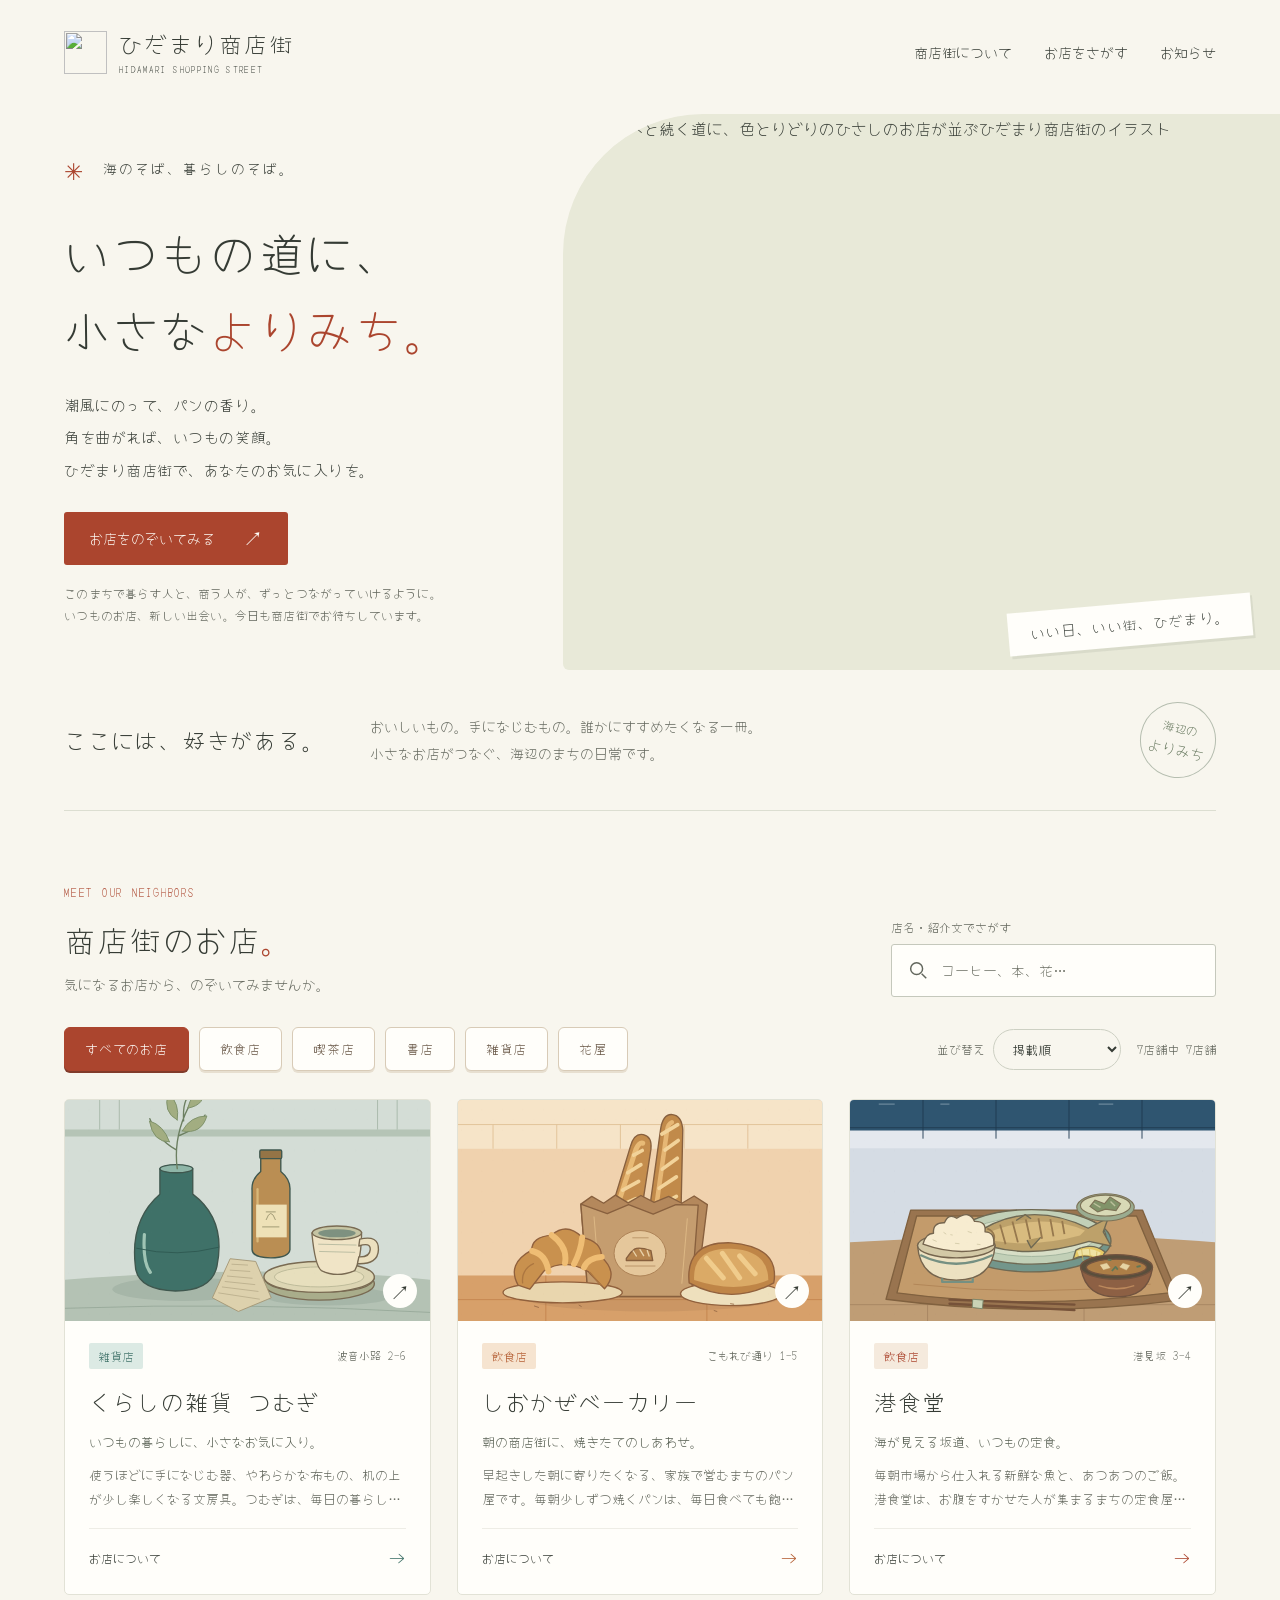
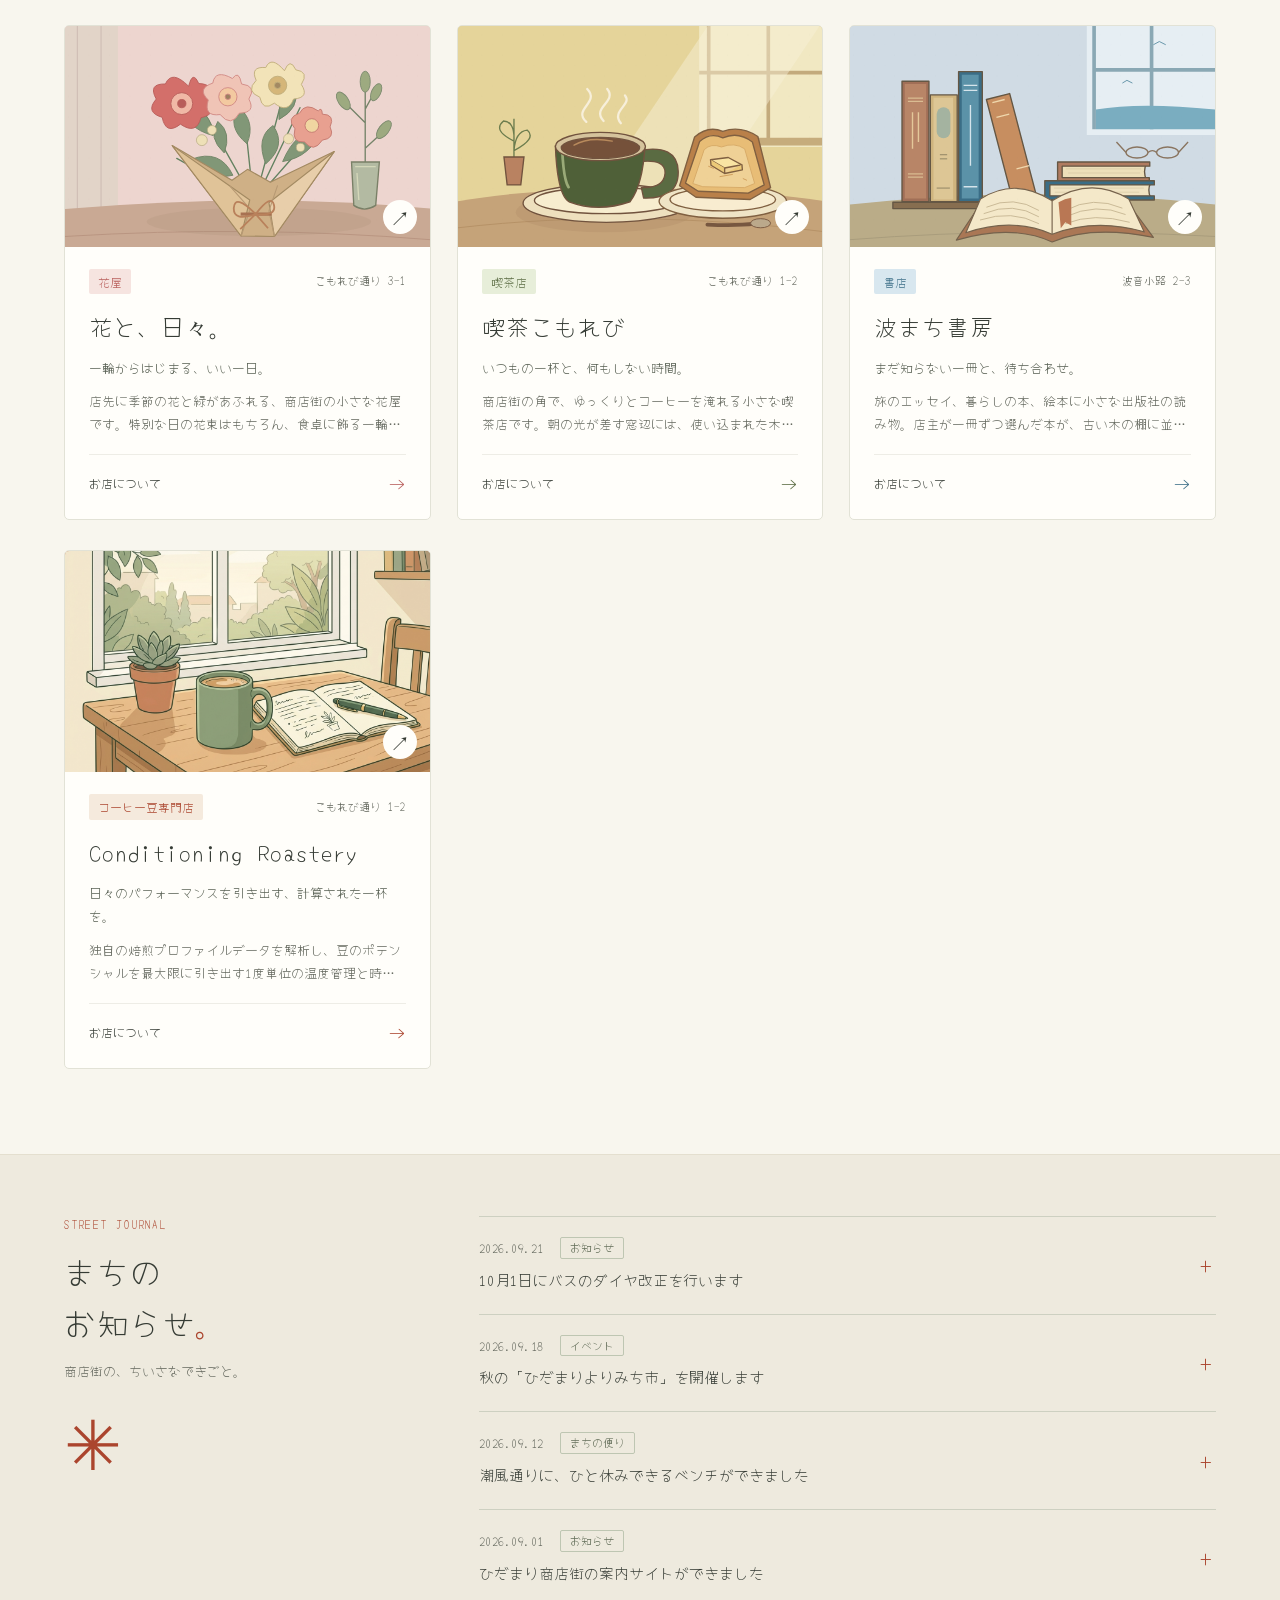
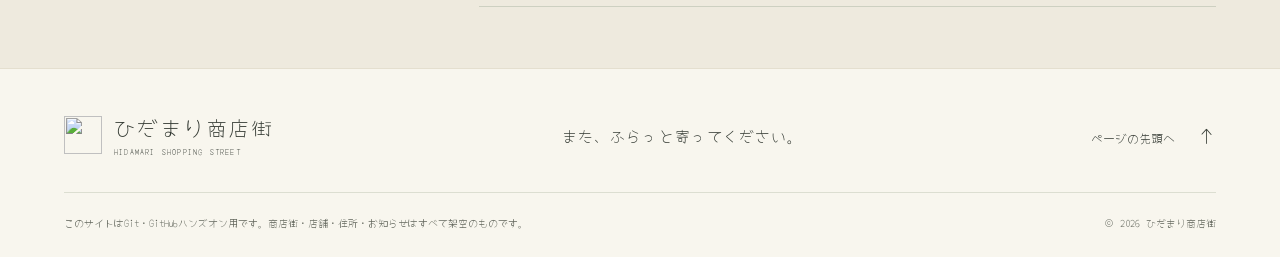
==== commit e716dd6e: "Merge branch 'main' into ron-add-image-color" ====
--- a/index.html
+++ b/index.html
@@ -145,7 +145,7 @@
             role="status"
             aria-live="polite"
             aria-atomic="true"
-          >6店舗中 6店舗</p>
+          >7店舗中 7店舗</p>
         </div>
         <div class="shop-grid" id="shop-list">
           <!-- 店舗カード：カテゴリは food / cafe / books / goods / flowers。 -->
@@ -189,21 +189,21 @@
             </a>
           </article>
 
-          <!-- みなと食堂：この article が一覧の1店舗分です。 -->
-          <article class="shop-card" data-category="food" data-shop="minato-shokudo">
+          <!-- 港食堂：この article が一覧の1店舗分です。 -->
+          <article class="shop-card" data-category="food">
             <a class="shop-card-link" href="./shops/minato-shokudo.html">
               <div class="shop-card-image">
-                <img src="./images/shops/minato-shokudo.svg" alt="焼き魚、ごはん、みそ汁、小鉢の定食のイラスト" width="800" height="560" loading="lazy" />
+                <img src="./images/shops/minato-shokudo.svg" alt="アジフライとお味噌汁、ご飯の定食のイラスト" width="800" height="560" loading="lazy" />
                 <span class="card-visit" aria-hidden="true">↗</span>
               </div>
               <div class="shop-card-body">
                 <p class="card-meta">
                   <span class="category-label">飲食店</span>
-                  <span class="card-address">みなと横丁 3-4</span>
-                </p>
-                <h3>みなと食堂</h3>
-                <p class="card-tagline">おなかも心も、ただいまと言える場所。</p>
-                <p class="card-description">紺色ののれんをくぐると、ごはんの湯気とおだしの香り。みなと食堂は、働く人も散歩の人も肩を並べる、まちの定食屋です。焼き魚や煮物に小鉢を添えて、一食ずつ丁寧にお出しします。昼のおすすめは店先の黒板で。海辺でたくさん歩いた日には、あたたかいごはんでおなかを満たしてください。</p>
+                  <span class="card-address">港見坂 3-4</span>
+                </p>
+                <h3>港食堂</h3>
+                <p class="card-tagline">海が見える坂道、いつもの定食。</p>
+                <p class="card-description">毎朝市場から仕入れる新鮮な魚と、あつあつのご飯。港食堂は、お腹をすかせた人が集まるまちの定食屋です。人気のアジフライは、衣はサクサク、身はふっくら。小鉢のお惣菜も毎日変わります。仕事の合間にも、海へ遊びに行った帰りにも。しっかり食べて、元気になって帰ってください。</p>
                 <span class="card-detail">お店について <span aria-hidden="true">→</span></span>
               </div>
             </a>
@@ -213,7 +213,7 @@
           <article class="shop-card" data-category="flowers" data-shop="hanato">
             <a class="shop-card-link" href="./shops/hanato.html">
               <div class="shop-card-image">
-                <img src="./images/shops/hanato.svg" alt="季節の花束と、枝を生けた花瓶のイラスト" width="800" height="560" loading="lazy" />
+                <img src="./images/shops/hanato.svg" alt="一輪挿しの花瓶に生けられた季節のお花のイラスト" width="800" height="560" loading="lazy" />
                 <span class="card-visit" aria-hidden="true">↗</span>
               </div>
               <div class="shop-card-body">
@@ -264,6 +264,26 @@
                 <h3>波まち書房</h3>
                 <p class="card-tagline">まだ知らない一冊と、待ち合わせ。</p>
                 <p class="card-description">旅のエッセイ、暮らしの本、絵本に小さな出版社の読み物。店主が一冊ずつ選んだ本が、古い木の棚に並ぶ書店です。海の見えるまちで読みたい本を集めた「波まちの棚」には、手書きのおすすめも添えています。探している本が決まっていなくても大丈夫。ページをめくりながら、気になる一冊を見つけてください。</p>
+                <span class="card-detail">お店について <span aria-hidden="true">→</span></span>
+              </div>
+            </a>
+          </article>
+
+          <!-- Conditioning Roastery：新規追加されたコーヒー豆専門店の店舗カードです。 -->
+          <article class="shop-card" data-category="cafe">
+            <a class="shop-card-link" href="./shops/conditioning-roastery.html">
+              <div class="shop-card-image">
+                <img src="./images/focus_blend.png" alt="Focus Blend コーヒーとロースタリーのイラスト" width="800" height="560" loading="lazy" />
+                <span class="card-visit" aria-hidden="true">↗</span>
+              </div>
+              <div class="shop-card-body">
+                <p class="card-meta">
+                  <span class="category-label">コーヒー豆専門店</span>
+                  <span class="card-address">こもれび通り 1-2</span>
+                </p>
+                <h3>Conditioning Roastery</h3>
+                <p class="card-tagline">日々のパフォーマンスを引き出す、計算された一杯を。</p>
+                <p class="card-description">独自の焙煎プロファイルデータを解析し、豆のポテンシャルを最大限に引き出す1度単位の温度管理と時間制御を実施。集中したい朝や、リラックスしたい夜など、その日のコンディション（体調）に合わせた最適なコーヒー豆を提案します。</p>
                 <span class="card-detail">お店について <span aria-hidden="true">→</span></span>
               </div>
             </a>
